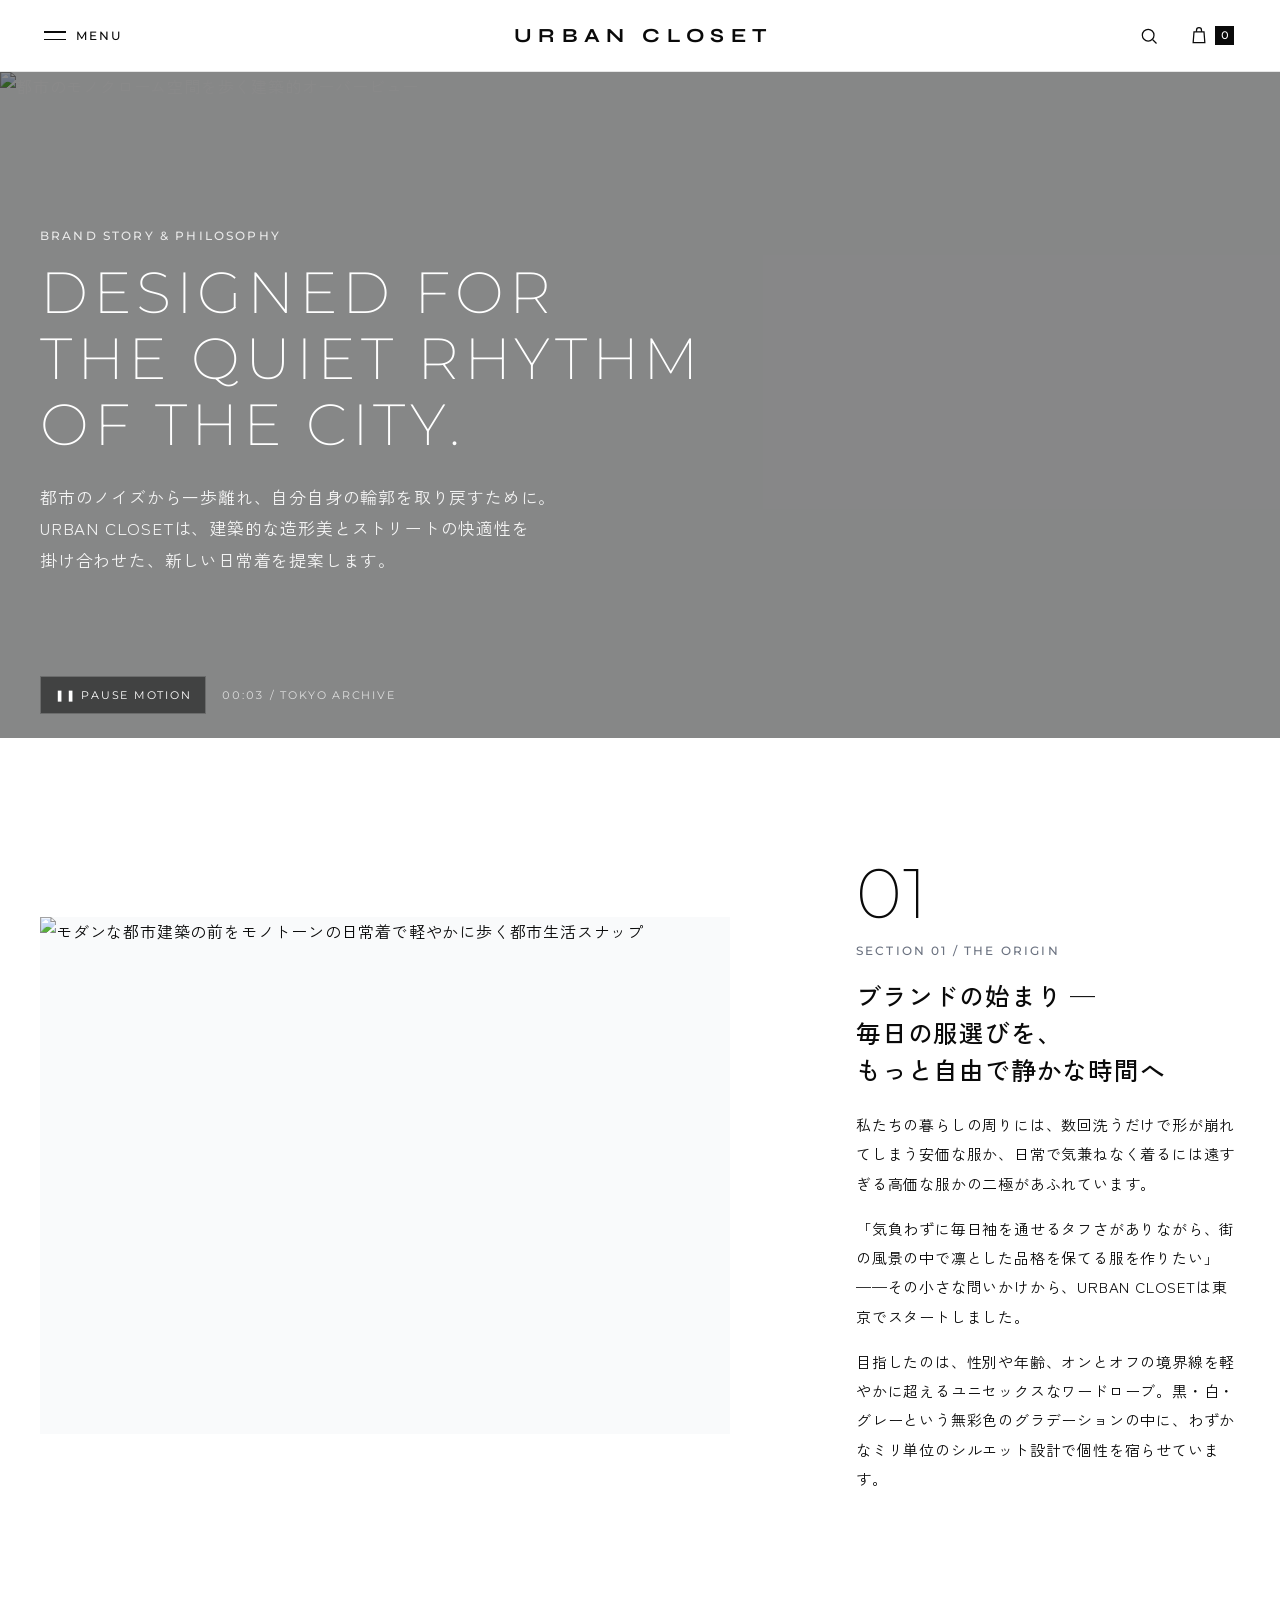
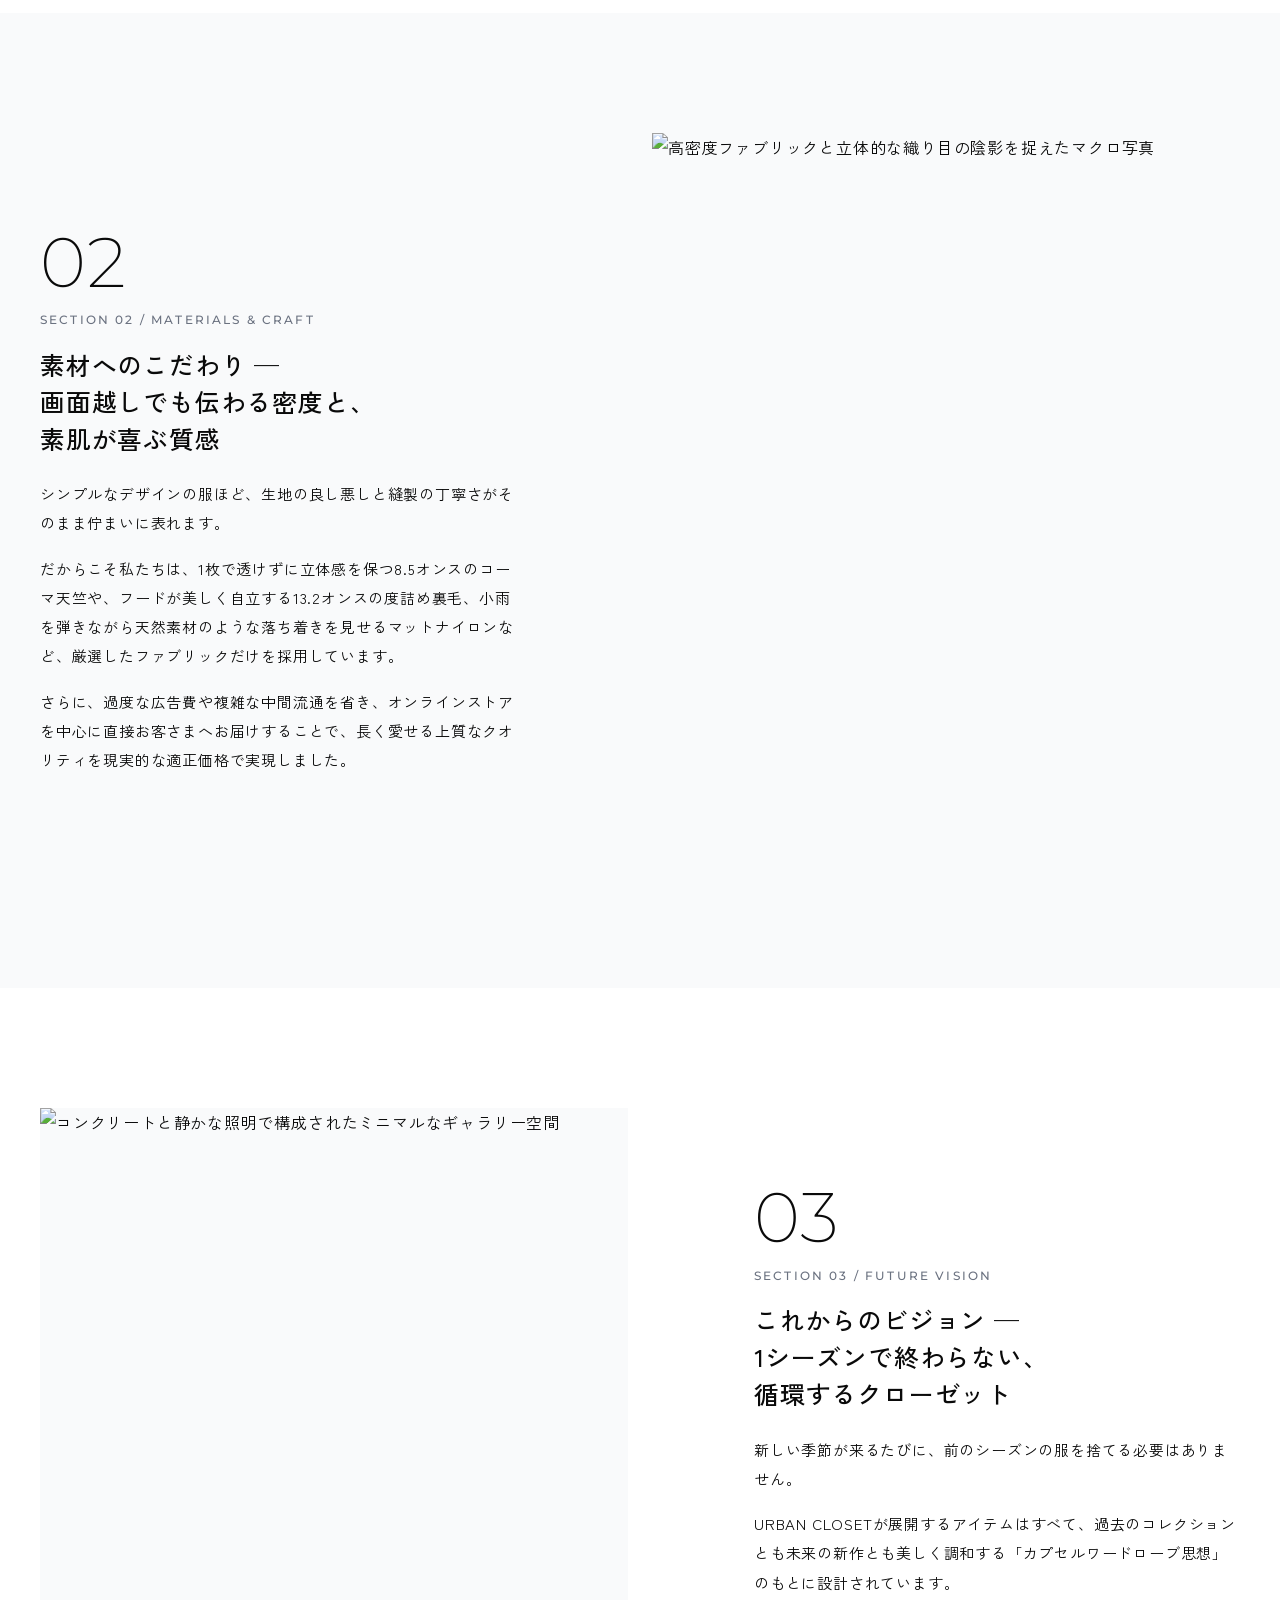
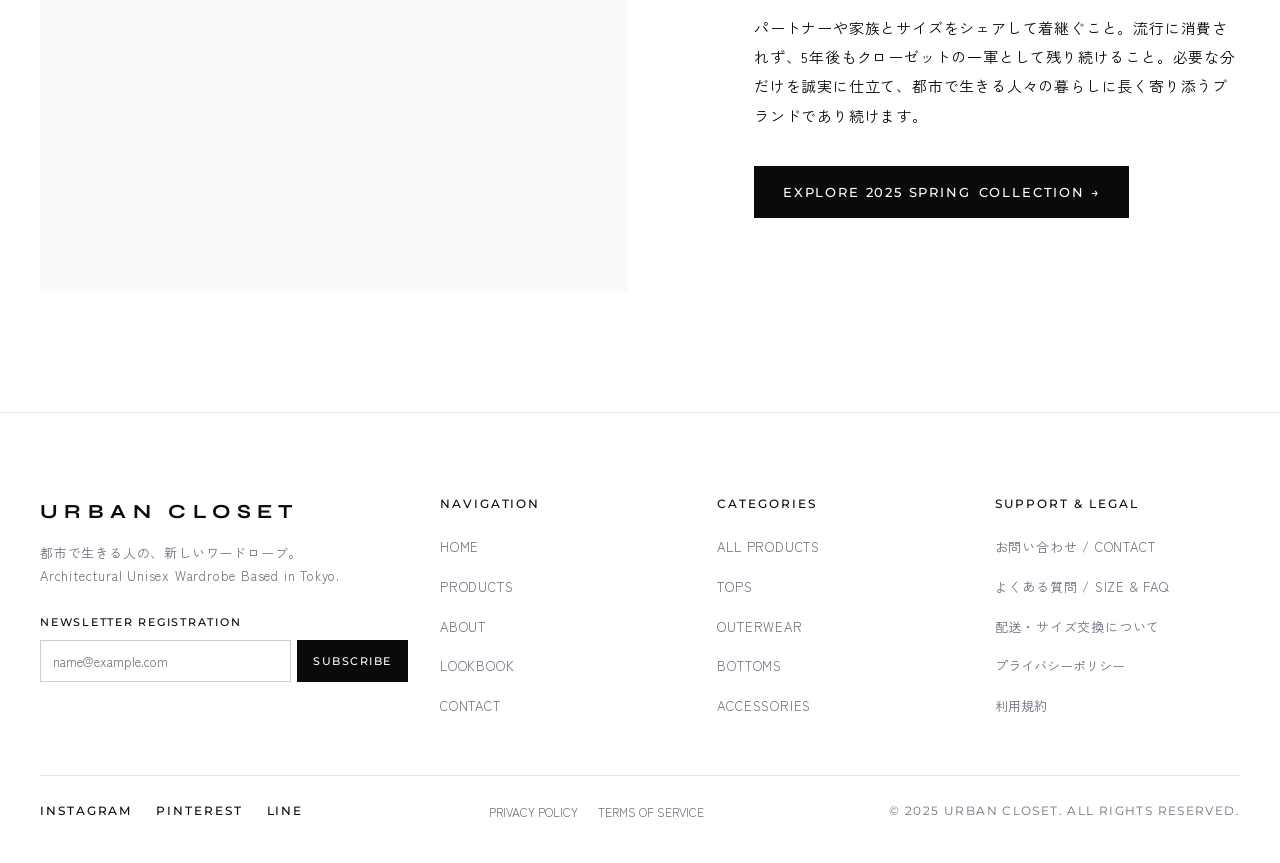
==== about.html @ fb84b293 "feat: Initial release of URBAN CLOSET official EC website" ====
﻿<!DOCTYPE html>
<html lang="ja">
<head>
  <meta charset="UTF-8">
  <meta name="viewport" content="width=device-width, initial-scale=1.0">
  <!-- ★ABOUTページのタイトル・説明文を変更したい場合はここを編集してください -->
  <title>ABOUT（ブランドストーリー） | URBAN CLOSET（アーバンクローゼット）</title>
  <meta name="description" content="URBAN CLOSETの哲学・ブランドの始まり・素材へのこだわり・これからのビジョンをご紹介します。">
  <link rel="icon" type="image/svg+xml" href="data:image/svg+xml,%3Csvg xmlns='http://www.w3.org/2000/svg' viewBox='0 0 64 64'%3E%3Crect width='64' height='64' fill='%230A0A0A'/%3E%3Ctext x='32' y='41' text-anchor='middle' font-family='Helvetica Neue,Arial,sans-serif' font-size='24' font-weight='400' letter-spacing='2' fill='%23FFFFFF'%3EUC%3C/text%3E%3C/svg%3E">
  <link rel="preconnect" href="https://fonts.googleapis.com">
  <link rel="preconnect" href="https://fonts.gstatic.com" crossorigin>
  <link href="https://fonts.googleapis.com/css2?family=Montserrat:wght@300;400;500;600;700&family=Syne:wght@400;500;600;700&family=Zen+Kaku+Gothic+New:wght@300;400;500;700&family=Inter:wght@300;400;500&display=swap" rel="stylesheet">
  <link rel="stylesheet" href="css/style.css">
</head>
<body>

  <!-- ========================================================================
       共通グローバルヘッダー（全6ページ完全統一）
       ======================================================================== -->
  <header class="site-header">
    <div class="site-header__inner">
      <button type="button" class="header-menu-btn" id="menuOpenBtn" aria-label="メニューを開く" aria-expanded="false" aria-controls="fullscreenMenu">
        <span class="header-menu-btn__bars" aria-hidden="true">
          <span></span>
          <span></span>
        </span>
        <span class="header-menu-btn__label">MENU</span>
      </button>

      <a href="index.html" class="header-logo">URBAN CLOSET</a>

      <div class="header-actions">
        <button type="button" class="header-icon-btn" id="searchToggleBtn" aria-label="商品を検索する">
          <svg viewBox="0 0 24 24" aria-hidden="true">
            <circle cx="11" cy="11" r="7"></circle>
            <line x1="16.5" y1="16.5" x2="21" y2="21"></line>
          </svg>
        </button>
        <button type="button" class="header-icon-btn" id="cartOpenBtn" aria-label="ショッピングカートを開く">
          <svg viewBox="0 0 24 24" aria-hidden="true">
            <path d="M6 7h12l1 13H5L6 7z"></path>
            <path d="M9 7V5a3 3 0 0 1 6 0v2"></path>
          </svg>
          <span class="cart-badge js-cart-count">0</span>
        </button>
      </div>
    </div>
  </header>

  <!-- リアルタイム商品検索パネル -->
  <div class="search-panel" id="searchPanel" aria-hidden="true">
    <div class="search-panel__inner">
      <form class="search-form" id="headerSearchForm" role="search">
        <label for="headerSearchInput" class="sr-only">キーワードで商品を検索</label>
        <input type="search" id="headerSearchInput" class="search-form__input" placeholder="商品名・カテゴリー・素材で検索（例：コート、リネン、パンツ）" autocomplete="off">
        <button type="submit" class="search-form__submit">SEARCH</button>
        <button type="button" class="search-form__close" id="searchCloseBtn" aria-label="検索パネルを閉じる">×</button>
      </form>
      <div class="search-results" id="searchResultsContainer"></div>
    </div>
  </div>

  <!-- フルスクリーン黒背景ナビゲーションメニュー（HOME / PRODUCTS / ABOUT / LOOKBOOK / CONTACT） -->
  <nav class="fullscreen-menu" id="fullscreenMenu" aria-hidden="true" aria-label="メインナビゲーション">
    <div class="fullscreen-menu__top">
      <button type="button" class="fullscreen-menu__close" id="menuCloseBtn" aria-label="メニューを閉じる">CLOSE ×</button>
      <a href="index.html" class="fullscreen-menu__logo">URBAN CLOSET</a>
      <span></span>
    </div>
    <div class="fullscreen-menu__body">
      <ul class="fullscreen-menu__list">
        <li class="fullscreen-menu__item">
          <a href="index.html" class="fullscreen-menu__link">
            <span class="fullscreen-menu__num">01</span>
            <span class="fullscreen-menu__en">HOME</span>
            <span class="fullscreen-menu__ja">トップ</span>
          </a>
        </li>
        <li class="fullscreen-menu__item">
          <a href="products.html" class="fullscreen-menu__link">
            <span class="fullscreen-menu__num">02</span>
            <span class="fullscreen-menu__en">PRODUCTS</span>
            <span class="fullscreen-menu__ja">商品一覧</span>
          </a>
        </li>
        <li class="fullscreen-menu__item">
          <a href="about.html" class="fullscreen-menu__link">
            <span class="fullscreen-menu__num">03</span>
            <span class="fullscreen-menu__en">ABOUT</span>
            <span class="fullscreen-menu__ja">ブランドストーリー</span>
          </a>
        </li>
        <li class="fullscreen-menu__item">
          <a href="lookbook.html" class="fullscreen-menu__link">
            <span class="fullscreen-menu__num">04</span>
            <span class="fullscreen-menu__en">LOOKBOOK</span>
            <span class="fullscreen-menu__ja">2025 SPRING ルックブック</span>
          </a>
        </li>
        <li class="fullscreen-menu__item">
          <a href="contact.html" class="fullscreen-menu__link">
            <span class="fullscreen-menu__num">05</span>
            <span class="fullscreen-menu__en">CONTACT</span>
            <span class="fullscreen-menu__ja">お問い合わせ・FAQ</span>
          </a>
        </li>
      </ul>
    </div>
    <div class="fullscreen-menu__bottom">
      <div class="fullscreen-menu__sublinks">
        <a href="products.html?category=TOPS">TOPS</a>
        <a href="products.html?category=OUTERWEAR">OUTERWEAR</a>
        <a href="products.html?category=BOTTOMS">BOTTOMS</a>
        <a href="products.html?category=ACCESSORIES">ACCESSORIES</a>
      </div>
      <div class="fullscreen-menu__sublinks">
        <a href="https://www.instagram.com/" target="_blank" rel="noopener noreferrer">INSTAGRAM</a>
        <a href="https://www.pinterest.jp/" target="_blank" rel="noopener noreferrer">PINTEREST</a>
        <a href="https://line.me/" target="_blank" rel="noopener noreferrer">LINE</a>
      </div>
    </div>
  </nav>

  <!-- 右スライド式ミニカート -->
  <div class="drawer-backdrop" id="drawerBackdrop"></div>
  <aside class="cart-drawer" id="cartDrawer" aria-hidden="true" aria-label="ショッピングカート">
    <div class="cart-drawer__header">
      <h2 class="cart-drawer__title">SHOPPING CART (<span id="cartDrawerCount">0</span>)</h2>
      <button type="button" class="cart-drawer__close" id="cartCloseBtn" aria-label="カートを閉じる">×</button>
    </div>
    <div class="cart-shipping-bar">
      <p class="cart-shipping-bar__text" id="cartShippingText">¥15,000（税込）以上のお買い上げで国内送料無料</p>
      <div class="cart-shipping-bar__track">
        <div class="cart-shipping-bar__fill" id="cartShippingFill"></div>
      </div>
    </div>
    <div class="cart-drawer__body" id="cartDrawerBody"></div>
    <div class="cart-drawer__footer" id="cartDrawerFooter">
      <div class="cart-subtotal">
        <span class="cart-subtotal__label">SUBTOTAL（税込）</span>
        <span class="cart-subtotal__amount" id="cartSubtotalAmount">¥0</span>
      </div>
      <p class="cart-shipping-note">※送料は¥15,000以上のご注文で無料（通常全国一律 ¥660）</p>
      <div class="cart-drawer__buttons">
        <button type="button" class="btn-primary" id="cartCheckoutBtn"><span class="ib">PROCEED TO CHECKOUT /</span> <span class="ib">ご購入手続きへ</span></button>
        <button type="button" class="btn-outline" id="cartContinueBtn"><span class="ib">CONTINUE SHOPPING /</span> <span class="ib">買い物を続ける</span></button>
      </div>
      <div class="cart-checkout-feedback" id="cartCheckoutFeedback" role="status"></div>
    </div>
  </aside>

  <!-- ========================================================================
       PAGE 04：ABOUT（ブランドムービーエリア ＆ 交互非対称3セクション）
       ======================================================================== -->
  <main>
    <!-- 4-1. ブランドムービー・ヒーローエリア（再生/一時停止演出付き） -->
    <section class="about-movie-hero" id="aboutMovieHero" aria-label="ブランドムービービジュアル">
      <!-- ★ブランドムービー用の背景ビジュアルを変更したい場合は src を編集してください -->
      <img
        src="https://images.unsplash.com/photo-1548783300-70b41bc84f56?auto=format&fit=crop&w=1600&q=85"
        alt="都市のモノクローム空間を歩く建築的オーバービュー"
        class="about-movie-hero__bg"
      >
      <div class="about-movie-hero__veil" aria-hidden="true"></div>

      <div class="about-movie-hero__content">
        <span class="eyebrow" style="color: rgba(255,255,255,0.82);">BRAND STORY &amp; PHILOSOPHY</span>
        <h1 class="about-movie-hero__title en-display">DESIGNED FOR THE QUIET RHYTHM OF THE CITY.</h1>
        <p class="about-movie-hero__lead lead-copy">
          <span class="ib">都市のノイズから一歩離れ、</span><span class="ib">自分自身の輪郭を取り戻すために。</span><br>
          <span class="ib">URBAN CLOSETは、</span><span class="ib">建築的な造形美とストリートの快適性を</span><span class="ib">掛け合わせた、新しい日常着を提案します。</span>
        </p>
      </div>

      <!-- シネマティックモーション再生/一時停止トグル＆タイムコード -->
      <div class="about-movie-controls">
        <button type="button" class="movie-toggle-btn" id="movieToggleBtn" aria-pressed="false">❚❚ PAUSE MOTION</button>
        <span class="movie-timecode" id="movieTimecode">00:01 / TOKYO ARCHIVE</span>
      </div>
    </section>

    <!-- ★SECTION 01：ブランドの始まり（左写真 ： 右テキスト 非対称配置） -->
    <section class="story-section" aria-labelledby="storyHeading01">
      <div class="container">
        <div class="story-grid story-grid--01">
          <div class="story-media reveal">
            <img
              src="https://images.unsplash.com/photo-1626688226927-33257a21236f?auto=format&fit=crop&w=1200&q=85"
              alt="モダンな都市建築の前をモノトーンの日常着で軽やかに歩く都市生活スナップ"
              decoding="async"
            >
          </div>
          <div class="story-text reveal">
            <div class="story-num">01</div>
            <div class="story-en-label">SECTION 01 / THE ORIGIN</div>
            <h2 id="storyHeading01" class="story-heading ja-heading">
              <span class="ib">ブランドの始まり —</span><br>
              <span class="ib">毎日の服選びを、</span><span class="ib">もっと自由で静かな時間へ</span>
            </h2>
            <div class="story-body">
              <p>私たちの暮らしの周りには、数回洗うだけで形が崩れてしまう安価な服か、日常で気兼ねなく着るには遠すぎる高価な服かの二極があふれています。</p>
              <p>「気負わずに毎日袖を通せるタフさがありながら、街の風景の中で凛とした品格を保てる服を作りたい」——その小さな問いかけから、URBAN CLOSETは東京でスタートしました。</p>
              <p>目指したのは、性別や年齢、オンとオフの境界線を軽やかに超えるユニセックスなワードローブ。黒・白・グレーという無彩色のグラデーションの中に、わずかなミリ単位のシルエット設計で個性を宿らせています。</p>
            </div>
          </div>
        </div>
      </div>
    </section>

    <!-- ★SECTION 02：素材へのこだわり（左テキスト ： 右写真 非対称配置） -->
    <section class="story-section story-section--alt" aria-labelledby="storyHeading02">
      <div class="container">
        <div class="story-grid story-grid--02">
          <div class="story-text reveal">
            <div class="story-num">02</div>
            <div class="story-en-label">SECTION 02 / MATERIALS &amp; CRAFT</div>
            <h2 id="storyHeading02" class="story-heading ja-heading">
              <span class="ib">素材へのこだわり —</span><br>
              <span class="ib">画面越しでも伝わる密度と、</span><span class="ib">素肌が喜ぶ質感</span>
            </h2>
            <div class="story-body">
              <p>シンプルなデザインの服ほど、生地の良し悪しと縫製の丁寧さがそのまま佇まいに表れます。</p>
              <p>だからこそ私たちは、1枚で透けずに立体感を保つ8.5オンスのコーマ天竺や、フードが美しく自立する13.2オンスの度詰め裏毛、小雨を弾きながら天然素材のような落ち着きを見せるマットナイロンなど、厳選したファブリックだけを採用しています。</p>
              <p>さらに、過度な広告費や複雑な中間流通を省き、オンラインストアを中心に直接お客さまへお届けすることで、長く愛せる上質なクオリティを現実的な適正価格で実現しました。</p>
            </div>
          </div>
          <div class="story-media reveal">
            <img
              src="https://images.unsplash.com/photo-1603906650843-b58e94d9df4d?auto=format&fit=crop&w=1200&q=85"
              alt="高密度ファブリックと立体的な織り目の陰影を捉えたマクロ写真"
              decoding="async"
            >
          </div>
        </div>
      </div>
    </section>

    <!-- ★SECTION 03：これからのビジョン（左写真 ： 右テキスト 非対称配置） -->
    <section class="story-section" aria-labelledby="storyHeading03">
      <div class="container">
        <div class="story-grid story-grid--03">
          <div class="story-media reveal">
            <img
              src="https://images.unsplash.com/photo-1753029226995-74b05a344bb1?auto=format&fit=crop&w=1200&q=85"
              alt="コンクリートと静かな照明で構成されたミニマルなギャラリー空間"
              decoding="async"
            >
          </div>
          <div class="story-text reveal">
            <div class="story-num">03</div>
            <div class="story-en-label">SECTION 03 / FUTURE VISION</div>
            <h2 id="storyHeading03" class="story-heading ja-heading">
              <span class="ib">これからのビジョン —</span><br>
              <span class="ib">1シーズンで終わらない、</span><span class="ib">循環するクローゼット</span>
            </h2>
            <div class="story-body">
              <p>新しい季節が来るたびに、前のシーズンの服を捨てる必要はありません。</p>
              <p>URBAN CLOSETが展開するアイテムはすべて、過去のコレクションとも未来の新作とも美しく調和する「カプセルワードローブ思想」のもとに設計されています。</p>
              <p>パートナーや家族とサイズをシェアして着継ぐこと。流行に消費されず、5年後もクローゼットの一軍として残り続けること。必要な分だけを誠実に仕立て、都市で生きる人々の暮らしに長く寄り添うブランドであり続けます。</p>
            </div>
            <div style="margin-top: 36px;">
              <a href="products.html" class="btn-primary" style="text-align: center; padding: 12px 28px;"><span class="ib">EXPLORE 2025 SPRING</span> <span class="ib">COLLECTION →</span></a>
            </div>
          </div>
        </div>
      </div>
    </section>
  </main>

  <!-- ========================================================================
       全ページ共通フッター（必須8要素完全網羅）
       ======================================================================== -->
  <footer class="site-footer">
    <div class="container">
      <div class="site-footer__grid">
        <div class="footer-brand">
          <a href="index.html" class="footer-brand__logo">URBAN CLOSET</a>
          <p class="footer-brand__tagline">
            都市で生きる人の、新しいワードローブ。<br>
            Architectural Unisex Wardrobe Based in Tokyo.
          </p>
          <div class="footer-newsletter">
            <span class="footer-newsletter__label">NEWSLETTER REGISTRATION</span>
            <form class="footer-newsletter__form js-newsletter-form" novalidate>
              <label for="footerNewsletterEmail" class="sr-only">フッターニュースレター登録用メールアドレス</label>
              <input type="email" id="footerNewsletterEmail" class="footer-newsletter__input" placeholder="name@example.com" required>
              <button type="submit" class="footer-newsletter__btn">SUBSCRIBE</button>
            </form>
            <div class="footer-newsletter__msg js-newsletter-feedback" role="status" aria-live="polite"></div>
          </div>
        </div>

        <div class="footer-col">
          <h3 class="footer-col__heading">NAVIGATION</h3>
          <ul class="footer-col__list">
            <li><a href="index.html">HOME</a></li>
            <li><a href="products.html">PRODUCTS</a></li>
            <li><a href="about.html">ABOUT</a></li>
            <li><a href="lookbook.html">LOOKBOOK</a></li>
            <li><a href="contact.html">CONTACT</a></li>
          </ul>
        </div>

        <div class="footer-col">
          <h3 class="footer-col__heading">CATEGORIES</h3>
          <ul class="footer-col__list">
            <li><a href="products.html">ALL PRODUCTS</a></li>
            <li><a href="products.html?category=TOPS">TOPS</a></li>
            <li><a href="products.html?category=OUTERWEAR">OUTERWEAR</a></li>
            <li><a href="products.html?category=BOTTOMS">BOTTOMS</a></li>
            <li><a href="products.html?category=ACCESSORIES">ACCESSORIES</a></li>
          </ul>
        </div>

        <div class="footer-col">
          <h3 class="footer-col__heading">SUPPORT &amp; LEGAL</h3>
          <ul class="footer-col__list">
            <li><a href="contact.html">お問い合わせ / CONTACT</a></li>
            <li><a href="contact.html#faq">よくある質問 / SIZE &amp; FAQ</a></li>
            <li><a href="contact.html#faq-shipping">配送・サイズ交換について</a></li>
            <li><button type="button" data-legal-modal="privacy">プライバシーポリシー</button></li>
            <li><button type="button" data-legal-modal="terms">利用規約</button></li>
          </ul>
        </div>
      </div>

      <div class="site-footer__bottom">
        <div class="footer-sns">
          <a href="https://www.instagram.com/" target="_blank" rel="noopener noreferrer">INSTAGRAM</a>
          <a href="https://www.pinterest.jp/" target="_blank" rel="noopener noreferrer">PINTEREST</a>
          <a href="https://line.me/" target="_blank" rel="noopener noreferrer">LINE</a>
        </div>
        <div class="footer-legal-inline">
          <button type="button" data-legal-modal="privacy">PRIVACY POLICY</button>
          <button type="button" data-legal-modal="terms">TERMS OF SERVICE</button>
        </div>
        <p class="footer-copyright">&copy; 2025 URBAN CLOSET. ALL RIGHTS RESERVED.</p>
      </div>
    </div>
  </footer>

  <!-- 利用規約・プライバシーポリシー共通モーダル -->
  <div class="legal-modal" id="legalModal" aria-hidden="true" role="dialog" aria-modal="true" aria-labelledby="legalModalTitle">
    <div class="legal-modal__dialog">
      <div class="legal-modal__header">
        <h2 class="legal-modal__title" id="legalModalTitle">PRIVACY POLICY</h2>
        <button type="button" class="legal-modal__close" id="legalModalCloseBtn" aria-label="モーダルを閉じる">×</button>
      </div>
      <div class="legal-modal__body" id="legalModalBody"></div>
    </div>
  </div>

  <script src="js/products-data.js"></script>
  <script src="js/app.js"></script>
</body>
</html>
---- css/style.css ----
@charset "UTF-8";
/**
 * ============================================================================
 * URBAN CLOSET（アーバンクローゼット）公式オンラインストア 共通スタイルシート
 * ファイル名: css/style.css
 * ----------------------------------------------------------------------------
 * 【初心者向けガイド：色や文字サイズを変えたいとき】
 * ・すぐ下の「:root」ブロックにあるカラーコード（#FFFFFF など）を書き換えると、
 *   全6ページの色味をまとめて一括変更できます。
 * ・角丸（border-radius）はすべて 0px、影（box-shadow）やグラデーションは使わず、
 *   1pxの繊細な線と余白だけで海外ハイブランドのような洗練された空間を表現しています。
 * ============================================================================
 */

:root {
  /* ★厳守モノトーン4色パレット（ここを変えるとサイト全体の色が変わります） */
  --color-white: #FFFFFF;
  --color-black: #0A0A0A;
  --color-gray: #6B7280;
  --color-light-gray: #F9FAFB;

  /* ★1pxの繊細な境界線＆背景オーバーレイ（4色からの透過派生） */
  --border-subtle: 1px solid rgba(10, 10, 10, 0.10);
  --border-default: 1px solid rgba(10, 10, 10, 0.20);
  --border-strong: 1px solid #0A0A0A;
  --border-inverse: 1px solid rgba(255, 255, 255, 0.22);
  --overlay-hero: rgba(10, 10, 10, 0.38);
  --overlay-backdrop: rgba(10, 10, 10, 0.48);
  --overlay-lightbox: rgba(10, 10, 10, 0.96);

  /* ★フォーム入力エラー時の強調色（エラー表示にのみ使用） */
  --color-error: #B91C1C;

  /* ★フォント設定（英字ディスプレイ：モード感溢れる Syne ＋ 幾何学美 Montserrat ＋ 都会的直線美 Zen Kaku Gothic New） */
  --font-en: 'Montserrat', 'Helvetica Neue', 'Inter', Arial, sans-serif;
  --font-display: 'Syne', 'Montserrat', 'Helvetica Neue', sans-serif;
  --font-ja: 'Zen Kaku Gothic New', 'Noto Sans JP', 'Helvetica Neue', Arial, sans-serif;

  /* ★Slow UX（静かで品のあるアニメーション速度） */
  --ease-editorial: cubic-bezier(0.16, 1, 0.3, 1);
  --transition-fast: 0.25s ease;
  --transition-smooth: 0.5s cubic-bezier(0.16, 1, 0.3, 1);
  --transition-image: 0.6s cubic-bezier(0.22, 1, 0.36, 1);

  /* ★レイアウト基準幅・ヘッダー高さ */
  --container-max: 1360px;
  --container-narrow: 760px;
  --header-height: 72px;
}

@media (max-width: 767px) {
  :root {
    --header-height: 60px;
  }
}

/* ==========================================================================
 * 1. リセット＆ベース組版（不自然な改行を防ぐ日本語タイポグラフィ設計）
 * ========================================================================== */
*,
*::before,
*::after {
  box-sizing: border-box;
  margin: 0;
  padding: 0;
  border-radius: 0; /* ★全パーツ直角（0px）を徹底 */
}

html {
  font-size: 16px;
  scroll-behavior: smooth;
  scroll-padding-top: calc(var(--header-height) + 24px);
}

body {
  background-color: var(--color-white);
  color: var(--color-black);
  font-family: var(--font-ja);
  font-weight: 400;
  line-height: 1.85;
  letter-spacing: 0.05em;
  line-break: strict;       /* 句読点が行頭に来るのを防止 */
  overflow-wrap: anywhere;  /* 長い英単語やURLのはみ出し防止 */
  -webkit-font-smoothing: antialiased;
  -moz-osx-font-smoothing: grayscale;
  overflow-x: clip;
}

/* メニューやモーダル展開時の背景スクロール固定 */
body.is-locked {
  overflow: hidden;
}

img {
  display: block;
  max-width: 100%;
  height: auto;
  background-color: var(--color-light-gray);
}

a {
  color: inherit;
  text-decoration: none;
  transition: opacity var(--transition-fast), color var(--transition-fast);
}

button,
input,
select,
textarea {
  font-family: inherit;
  font-size: inherit;
  color: inherit;
  background: none;
  border: none;
  border-radius: 0;
  outline: none;
}

button {
  cursor: pointer;
}

ul,
ol {
  list-style: none;
}

/* キーボード操作時のフォーカス枠（アクセシビリティ確保） */
:focus-visible {
  outline: 1px solid var(--color-black);
  outline-offset: 3px;
}

/* ★不自然な改行（単語の途中切れ・1〜2文字落ち）を防ぐ専用クラス */
.ja-heading,
.hero-subcopy,
.section-subcopy,
.lead-copy {
  word-break: keep-all;
  overflow-wrap: anywhere;
  text-wrap: pretty;
}

.en-display {
  font-family: var(--font-display);
  font-weight: 600;
  letter-spacing: 0.16em;
  line-height: 1.15;
  text-wrap: balance;
  text-transform: uppercase;
}

/* ★意味のまとまりごとに自然な位置で改行させるインラインブロック補助クラス */
.ib {
  display: inline-block;
}

/* スクリーンリーダー専用テキスト */
.sr-only {
  position: absolute;
  width: 1px;
  height: 1px;
  padding: 0;
  margin: -1px;
  overflow: hidden;
  clip: rect(0, 0, 0, 0);
  white-space: nowrap;
  border: 0;
}

/* 共通コンテナ */
.container {
  width: 100%;
  max-width: var(--container-max);
  margin: 0 auto;
  padding: 0 40px;
}

.container--narrow {
  max-width: var(--container-narrow);
}

@media (max-width: 1023px) {
  .container {
    padding: 0 24px;
  }
}

@media (max-width: 639px) {
  .container {
    padding: 0 16px;
  }
}

/* スクロール時の上品なフェードイン演出（Slow UX） */
.reveal {
  opacity: 0;
  transform: translateY(18px);
  transition: opacity 0.75s var(--ease-editorial), transform 0.75s var(--ease-editorial);
}

.reveal.is-visible {
  opacity: 1;
  transform: translateY(0);
}

@media (prefers-reduced-motion: reduce) {
  .reveal {
    opacity: 1;
    transform: none;
    transition: none;
  }
}

/* ==========================================================================
 * 2. 共通タイポグラフィ＆ボタンコンポーネント
 * ========================================================================== */
.eyebrow {
  display: block;
  font-family: var(--font-en);
  font-size: 0.75rem;
  font-weight: 500;
  letter-spacing: 0.18em;
  text-transform: uppercase;
  color: var(--color-gray);
  margin-bottom: 12px;
}

.section-title-en {
  font-family: var(--font-display);
  font-size: clamp(1.4rem, 2.6vw, 2.1rem);
  font-weight: 600;
  letter-spacing: 0.18em;
  text-transform: uppercase;
  line-height: 1.2;
  color: var(--color-black);
}

.section-subcopy {
  font-size: 0.9375rem;
  font-weight: 400;
  color: var(--color-gray);
  margin-top: 8px;
  letter-spacing: 0.04em;
}

/* プライマリCTAボタン（圧倒的なコントラストの漆黒ボタン） */
.btn-primary {
  display: inline-flex;
  align-items: center;
  justify-content: center;
  flex-wrap: wrap;
  text-align: center;
  gap: 8px;
  min-height: 52px;
  padding: 0 36px;
  background-color: var(--color-black);
  color: var(--color-white);
  border: 1px solid var(--color-black);
  font-family: var(--font-en);
  font-size: 0.8125rem;
  font-weight: 500;
  letter-spacing: 0.14em;
  text-transform: uppercase;
  transition: background-color var(--transition-fast), color var(--transition-fast);
}

.btn-primary:hover {
  background-color: var(--color-white);
  color: var(--color-black);
}

/* 白反転プライマリCTA（黒ベール上のメインボタン用） */
.btn-primary--light {
  background-color: var(--color-white);
  color: var(--color-black);
  border: 1px solid var(--color-white);
}

.btn-primary--light:hover {
  background-color: transparent;
  color: var(--color-white);
}

/* セカンダリ1px枠線ボタン */
.btn-outline {
  display: inline-flex;
  align-items: center;
  justify-content: center;
  gap: 10px;
  min-height: 48px;
  padding: 0 32px;
  background-color: var(--color-white);
  color: var(--color-black);
  border: var(--border-strong);
  font-family: var(--font-en);
  font-size: 0.78125rem;
  font-weight: 500;
  letter-spacing: 0.14em;
  text-transform: uppercase;
  transition: background-color var(--transition-fast), color var(--transition-fast);
}

.btn-outline:hover {
  background-color: var(--color-black);
  color: var(--color-white);
}

/* アンダーライン付きエディトリアルリンク */
.link-arrow {
  display: inline-flex;
  align-items: center;
  gap: 8px;
  font-family: var(--font-en);
  font-size: 0.78125rem;
  font-weight: 500;
  letter-spacing: 0.14em;
  text-transform: uppercase;
  padding-bottom: 4px;
  border-bottom: 1px solid currentColor;
  transition: opacity var(--transition-fast), gap var(--transition-fast);
}

.link-arrow:hover {
  opacity: 0.68;
  gap: 12px;
}

/* ==========================================================================
 * 3. 共通グローバルヘッダー（1fr auto 1fr による完全中央ロゴ配置）
 * ========================================================================== */
.site-header {
  position: sticky;
  top: 0;
  z-index: 100;
  height: var(--header-height);
  background-color: rgba(255, 255, 255, 0.95);
  backdrop-filter: blur(8px);
  -webkit-backdrop-filter: blur(8px);
  border-bottom: var(--border-subtle);
  transition: background-color var(--transition-fast);
}

.site-header__inner {
  display: grid;
  grid-template-columns: 1fr auto 1fr; /* ★左右の幅に引っ張られずロゴを正確に画面中央へ配置 */
  align-items: center;
  height: 100%;
  max-width: var(--container-max);
  margin: 0 auto;
  padding: 0 40px;
}

@media (max-width: 1023px) {
  .site-header__inner {
    padding: 0 20px;
  }
}

@media (max-width: 639px) {
  .site-header__inner {
    padding: 0 12px;
  }
}

/* 左：ハンバーガーメニューボタン */
.header-menu-btn {
  justify-self: start;
  display: inline-flex;
  align-items: center;
  gap: 10px;
  min-width: 44px;
  min-height: 44px;
  padding: 0 4px;
  color: var(--color-black);
}

.header-menu-btn__bars {
  display: flex;
  flex-direction: column;
  justify-content: center;
  gap: 6px;
  width: 22px;
  height: 16px;
}

.header-menu-btn__bars span {
  display: block;
  width: 100%;
  height: 1.5px;
  background-color: var(--color-black);
  transition: transform var(--transition-fast);
}

.header-menu-btn:hover .header-menu-btn__bars span:first-child {
  transform: translateX(3px);
}

.header-menu-btn:hover .header-menu-btn__bars span:last-child {
  transform: translateX(-3px);
}

.header-menu-btn__label {
  font-family: var(--font-en);
  font-size: 0.75rem;
  font-weight: 500;
  letter-spacing: 0.16em;
}

@media (max-width: 767px) {
  .header-menu-btn__label {
    display: none;
  }
}

/* 中央：ブランドロゴ（URBAN CLOSET） */
.header-logo {
  justify-self: center;
  font-family: var(--font-display);
  font-size: 1.25rem;
  font-weight: 700;
  letter-spacing: 0.32em;
  text-indent: 0.32em; /* 末尾文字のletter-spacing分を補正し光学的にも完全中央配置 */
  text-transform: uppercase;
  color: var(--color-black);
  white-space: nowrap;
  padding: 8px 4px;
}

@media (max-width: 639px) {
  .header-logo {
    font-size: 1.05rem;
    letter-spacing: 0.24em;
    text-indent: 0.24em;
  }
}

/* 右：検索アイコン＋点数バッジ付きカートアイコン */
.header-actions {
  justify-self: end;
  display: flex;
  align-items: center;
  gap: 12px;
}

@media (max-width: 639px) {
  .header-actions {
    gap: 4px;
  }
}

.header-icon-btn {
  position: relative;
  display: inline-flex;
  align-items: center;
  justify-content: center;
  gap: 6px;
  min-width: 44px;
  min-height: 44px;
  padding: 0 6px;
  color: var(--color-black);
  transition: opacity var(--transition-fast);
}

.header-icon-btn:hover {
  opacity: 0.65;
}

.header-icon-btn svg {
  width: 20px;
  height: 20px;
  stroke: currentColor;
  stroke-width: 1.5;
  fill: none;
}

/* カート内点数バッジ */
.cart-badge {
  display: inline-flex;
  align-items: center;
  justify-content: center;
  min-width: 19px;
  height: 19px;
  padding: 0 5px;
  background-color: var(--color-black);
  color: var(--color-white);
  font-family: var(--font-en);
  font-size: 0.6875rem;
  font-weight: 500;
  line-height: 1;
  font-variant-numeric: tabular-nums;
}

/* ==========================================================================
 * 4. リアルタイム検索パネル（ヘッダー直下に展開）
 * ========================================================================== */
.search-panel {
  position: fixed;
  top: var(--header-height);
  left: 0;
  right: 0;
  z-index: 98;
  background-color: var(--color-white);
  border-bottom: var(--border-strong);
  transform: translateY(-16px);
  opacity: 0;
  visibility: hidden;
  pointer-events: none;
  transition: opacity 0.3s ease, transform 0.35s var(--ease-editorial), visibility 0.35s;
}

.search-panel.is-open {
  transform: translateY(0);
  opacity: 1;
  visibility: visible;
  pointer-events: auto;
}

.search-panel__inner {
  max-width: var(--container-max);
  margin: 0 auto;
  padding: 24px 40px 28px;
}

@media (max-width: 767px) {
  .search-panel__inner {
    padding: 16px;
  }
}

.search-form {
  display: flex;
  align-items: center;
  gap: 12px;
  border-bottom: var(--border-strong);
  padding-bottom: 10px;
}

.search-form__input {
  flex: 1;
  height: 44px;
  font-size: 1rem;
  color: var(--color-black);
}

.search-form__input::placeholder {
  color: var(--color-gray);
  font-size: 0.9375rem;
}

.search-form__submit {
  font-family: var(--font-en);
  font-size: 0.75rem;
  font-weight: 500;
  letter-spacing: 0.14em;
  padding: 10px 18px;
  background-color: var(--color-black);
  color: var(--color-white);
}

.search-form__close {
  min-width: 44px;
  min-height: 44px;
  display: inline-flex;
  align-items: center;
  justify-content: center;
  color: var(--color-gray);
  font-size: 1.25rem;
}

.search-results {
  margin-top: 20px;
  max-height: 55vh;
  overflow-y: auto;
}

.search-results__grid {
  display: grid;
  grid-template-columns: repeat(4, 1fr);
  gap: 16px;
}

@media (max-width: 767px) {
  .search-results__grid {
    grid-template-columns: repeat(2, 1fr);
    gap: 12px;
  }
}

.search-result-item {
  display: flex;
  align-items: center;
  gap: 12px;
  padding: 8px;
  border: var(--border-subtle);
  background-color: var(--color-white);
  transition: border-color var(--transition-fast);
}

.search-result-item:hover {
  border-color: var(--color-black);
}

.search-result-item__img {
  width: 52px;
  aspect-ratio: 3 / 4;
  object-fit: cover;
  flex-shrink: 0;
}

.search-result-item__meta {
  min-width: 0;
}

.search-result-item__cat {
  font-family: var(--font-en);
  font-size: 0.65rem;
  letter-spacing: 0.12em;
  color: var(--color-gray);
}

.search-result-item__name {
  font-size: 0.8125rem;
  font-weight: 500;
  color: var(--color-black);
  margin-top: 2px;
}

.search-result-item__price {
  font-family: var(--font-en);
  font-size: 0.8125rem;
  font-weight: 500;
  color: var(--color-black);
  margin-top: 2px;
}

.search-results__footer {
  margin-top: 16px;
  display: flex;
  justify-content: space-between;
  align-items: center;
  font-size: 0.8125rem;
  color: var(--color-gray);
}

/* ==========================================================================
 * 5. フルスクリーンメニュー（黒背景 #0A0A0A × 白文字 #FFFFFF）
 *    ★項目順：HOME / PRODUCTS / ABOUT / LOOKBOOK / CONTACT（厳守）
 * ========================================================================== */
.fullscreen-menu {
  position: fixed;
  inset: 0;
  z-index: 200;
  background-color: var(--color-black);
  color: var(--color-white);
  display: flex;
  flex-direction: column;
  justify-content: space-between;
  opacity: 0;
  visibility: hidden;
  pointer-events: none;
  transition: opacity 0.4s ease, visibility 0.4s ease;
  overflow-y: auto;
}

.fullscreen-menu.is-open {
  opacity: 1;
  visibility: visible;
  pointer-events: auto;
}

.fullscreen-menu__top {
  display: grid;
  grid-template-columns: 1fr auto 1fr;
  align-items: center;
  min-height: var(--header-height);
  width: 100%;
  max-width: var(--container-max);
  margin: 0 auto;
  padding: 0 40px;
  border-bottom: var(--border-inverse);
}

@media (max-width: 767px) {
  .fullscreen-menu__top {
    padding: 0 16px;
  }
}

.fullscreen-menu__close {
  justify-self: start;
  display: inline-flex;
  align-items: center;
  gap: 10px;
  min-height: 44px;
  color: var(--color-white);
  font-family: var(--font-en);
  font-size: 0.75rem;
  font-weight: 500;
  letter-spacing: 0.18em;
}

.fullscreen-menu__logo {
  justify-self: center;
  font-family: var(--font-en);
  font-size: 1.05rem;
  font-weight: 500;
  letter-spacing: 0.24em;
  color: var(--color-white);
}

.fullscreen-menu__body {
  width: 100%;
  max-width: var(--container-max);
  margin: 0 auto;
  padding: 48px 40px;
  flex: 1;
  display: flex;
  flex-direction: column;
  justify-content: center;
}

@media (max-width: 767px) {
  .fullscreen-menu__body {
    padding: 32px 24px;
  }
}

.fullscreen-menu__list {
  display: flex;
  flex-direction: column;
  gap: 18px;
}

.fullscreen-menu__item {
  opacity: 0;
  transform: translateY(14px);
  transition: opacity 0.45s var(--ease-editorial), transform 0.45s var(--ease-editorial);
}

.fullscreen-menu.is-open .fullscreen-menu__item {
  opacity: 1;
  transform: translateY(0);
}

.fullscreen-menu.is-open .fullscreen-menu__item:nth-child(1) { transition-delay: 0.05s; }
.fullscreen-menu.is-open .fullscreen-menu__item:nth-child(2) { transition-delay: 0.09s; }
.fullscreen-menu.is-open .fullscreen-menu__item:nth-child(3) { transition-delay: 0.13s; }
.fullscreen-menu.is-open .fullscreen-menu__item:nth-child(4) { transition-delay: 0.17s; }
.fullscreen-menu.is-open .fullscreen-menu__item:nth-child(5) { transition-delay: 0.21s; }

.fullscreen-menu__link {
  display: inline-flex;
  align-items: baseline;
  gap: 20px;
  padding: 6px 0;
  color: var(--color-white);
  transition: transform 0.35s var(--ease-editorial), opacity var(--transition-fast);
}

.fullscreen-menu__link:hover {
  transform: translateX(10px);
}

.fullscreen-menu__num {
  font-family: var(--font-en);
  font-size: 0.75rem;
  font-weight: 300;
  letter-spacing: 0.14em;
  color: var(--color-gray);
}

.fullscreen-menu__en {
  font-family: var(--font-display);
  font-size: clamp(1.85rem, 4.2vw, 3.1rem);
  font-weight: 500;
  letter-spacing: 0.18em;
  line-height: 1.15;
}

.fullscreen-menu__ja {
  font-size: 0.8125rem;
  font-weight: 400;
  color: var(--color-gray);
  letter-spacing: 0.06em;
}

@media (max-width: 639px) {
  .fullscreen-menu__link {
    gap: 14px;
  }
  .fullscreen-menu__ja {
    font-size: 0.75rem;
  }
}

.fullscreen-menu__bottom {
  width: 100%;
  max-width: var(--container-max);
  margin: 0 auto;
  padding: 24px 40px 32px;
  border-top: var(--border-inverse);
  display: flex;
  flex-wrap: wrap;
  justify-content: space-between;
  gap: 20px;
  font-family: var(--font-en);
  font-size: 0.75rem;
  letter-spacing: 0.16em;
  color: var(--color-gray);
}

@media (max-width: 767px) {
  .fullscreen-menu__bottom {
    padding: 20px 24px 28px;
    flex-direction: column;
    gap: 14px;
  }
}

.fullscreen-menu__sublinks {
  display: flex;
  flex-wrap: wrap;
  gap: 20px;
}

.fullscreen-menu__sublinks a {
  color: var(--color-white);
}

.fullscreen-menu__sublinks a:hover {
  color: var(--color-gray);
}

/* ==========================================================================
 * 6. 右スライド式ミニカート（ドロワーUI / PC 420px・SP 100vw）
 * ========================================================================== */
.drawer-backdrop {
  position: fixed;
  inset: 0;
  z-index: 180;
  background-color: var(--overlay-backdrop);
  opacity: 0;
  visibility: hidden;
  pointer-events: none;
  transition: opacity 0.4s ease, visibility 0.4s ease;
}

.drawer-backdrop.is-open {
  opacity: 1;
  visibility: visible;
  pointer-events: auto;
}

.cart-drawer {
  position: fixed;
  top: 0;
  right: 0;
  z-index: 190;
  width: 420px;
  max-width: 100vw;
  height: 100dvh;
  background-color: var(--color-white);
  border-left: var(--border-subtle);
  display: flex;
  flex-direction: column;
  transform: translateX(100%);
  visibility: hidden;
  transition: transform 0.5s var(--ease-editorial), visibility 0.5s;
}

.cart-drawer.is-open {
  transform: translateX(0);
  visibility: visible;
}

@media (max-width: 639px) {
  .cart-drawer {
    width: 100vw;
    border-left: none;
  }
}

.cart-drawer__header {
  display: flex;
  align-items: center;
  justify-content: space-between;
  padding: 18px 24px;
  border-bottom: var(--border-subtle);
}

.cart-drawer__title {
  font-family: var(--font-en);
  font-size: 0.875rem;
  font-weight: 500;
  letter-spacing: 0.16em;
}

.cart-drawer__close {
  min-width: 44px;
  min-height: 44px;
  display: inline-flex;
  align-items: center;
  justify-content: center;
  font-size: 1.35rem;
  line-height: 1;
  margin-right: -10px;
}

/* 送料無料ステータスパネル */
.cart-shipping-bar {
  background-color: var(--color-light-gray);
  padding: 12px 24px;
  border-bottom: var(--border-subtle);
}

.cart-shipping-bar__text {
  font-size: 0.78125rem;
  color: var(--color-black);
  margin-bottom: 8px;
}

.cart-shipping-bar__track {
  width: 100%;
  height: 2px;
  background-color: rgba(10, 10, 10, 0.12);
  overflow: hidden;
}

.cart-shipping-bar__fill {
  height: 100%;
  width: 0%;
  background-color: var(--color-black);
  transition: width 0.4s var(--ease-editorial);
}

/* カート内アイテムリスト */
.cart-drawer__body {
  flex: 1;
  overflow-y: auto;
  padding: 0 24px;
}

.cart-empty {
  height: 100%;
  min-height: 280px;
  display: flex;
  flex-direction: column;
  align-items: center;
  justify-content: center;
  text-align: center;
  padding: 40px 16px;
}

.cart-empty__title {
  font-size: 0.9375rem;
  font-weight: 500;
  margin-bottom: 8px;
}

.cart-empty__sub {
  font-size: 0.8125rem;
  color: var(--color-gray);
  margin-bottom: 24px;
}

.cart-item {
  display: grid;
  grid-template-columns: 76px 1fr;
  gap: 16px;
  padding: 20px 0;
  border-bottom: var(--border-subtle);
}

.cart-item__img {
  width: 76px;
  aspect-ratio: 3 / 4;
  object-fit: cover;
}

.cart-item__info {
  display: flex;
  flex-direction: column;
  justify-content: space-between;
}

.cart-item__brand {
  font-family: var(--font-en);
  font-size: 0.65rem;
  letter-spacing: 0.14em;
  color: var(--color-gray);
}

.cart-item__name {
  font-size: 0.875rem;
  font-weight: 500;
  color: var(--color-black);
  margin-top: 2px;
}

.cart-item__variant {
  font-family: var(--font-en);
  font-size: 0.75rem;
  color: var(--color-gray);
  margin-top: 4px;
}

.cart-item__price {
  font-family: var(--font-en);
  font-size: 0.875rem;
  font-weight: 500;
  margin-top: 6px;
  font-variant-numeric: tabular-nums;
}

.cart-item__actions {
  display: flex;
  align-items: center;
  justify-content: space-between;
  margin-top: 12px;
}

.qty-stepper {
  display: inline-flex;
  align-items: center;
  border: var(--border-default);
  height: 34px;
}

.qty-stepper__btn {
  width: 32px;
  height: 100%;
  display: inline-flex;
  align-items: center;
  justify-content: center;
  font-family: var(--font-en);
  font-size: 0.95rem;
  transition: background-color var(--transition-fast);
}

.qty-stepper__btn:hover {
  background-color: var(--color-light-gray);
}

.qty-stepper__val {
  min-width: 32px;
  text-align: center;
  font-family: var(--font-en);
  font-size: 0.8125rem;
  font-weight: 500;
  font-variant-numeric: tabular-nums;
}

.cart-item__remove {
  font-family: var(--font-en);
  font-size: 0.6875rem;
  letter-spacing: 0.12em;
  color: var(--color-gray);
  border-bottom: 1px solid var(--color-gray);
  padding-bottom: 1px;
}

.cart-item__remove:hover {
  color: var(--color-black);
  border-color: var(--color-black);
}

/* ミニカート固定フッター */
.cart-drawer__footer {
  padding: 20px 24px 24px;
  border-top: var(--border-subtle);
  background-color: var(--color-white);
}

.cart-subtotal {
  display: flex;
  align-items: baseline;
  justify-content: space-between;
  margin-bottom: 6px;
}

.cart-subtotal__label {
  font-family: var(--font-en);
  font-size: 0.8125rem;
  font-weight: 500;
  letter-spacing: 0.1em;
}

.cart-subtotal__amount {
  font-family: var(--font-en);
  font-size: 1.25rem;
  font-weight: 500;
  font-variant-numeric: tabular-nums;
}

.cart-shipping-note {
  font-size: 0.75rem;
  color: var(--color-gray);
  margin-bottom: 16px;
}

.cart-drawer__buttons {
  display: flex;
  flex-direction: column;
  gap: 10px;
}

.cart-drawer__buttons .btn-primary,
.cart-drawer__buttons .btn-outline {
  width: 100%;
  padding: 8px 14px;
  font-size: 0.75rem;
  letter-spacing: 0.1em;
  text-align: center;
}

.cart-checkout-feedback {
  margin-top: 12px;
  padding: 14px;
  background-color: var(--color-light-gray);
  border: var(--border-strong);
  font-size: 0.8125rem;
  line-height: 1.65;
  display: none;
}

.cart-checkout-feedback.is-visible {
  display: block;
}

/* ==========================================================================
 * 7. 商品カード共通スタイル（NEW ARRIVALS / PRODUCTS / RELATED PRODUCTS 共通）
 *    ★3:4縦長統一、ブランド名・商品名・価格表示、ホバー2枚目フェード切替
 * ========================================================================== */
.product-grid {
  display: grid;
  grid-template-columns: repeat(4, 1fr);
  gap: 44px 24px;
}

@media (max-width: 1023px) {
  .product-grid {
    grid-template-columns: repeat(3, 1fr);
    gap: 32px 16px;
  }
}

@media (max-width: 639px) {
  .product-grid {
    grid-template-columns: repeat(2, 1fr); /* ★スマホでは必ず見やすい2列グリッド */
    gap: 28px 12px;
  }
}

.product-card {
  display: block;
  color: var(--color-black);
}

.product-card__media {
  position: relative;
  width: 100%;
  aspect-ratio: 3 / 4;
  overflow: hidden;
  background-color: var(--color-light-gray);
}

.product-card__img {
  width: 100%;
  height: 100%;
  object-fit: cover;
  transition: transform var(--transition-image), opacity 0.45s ease;
}

.product-card__img--hover {
  position: absolute;
  inset: 0;
  opacity: 0;
}

@media (hover: hover) {
  .product-card:hover .product-card__img--primary {
    transform: scale(1.02);
  }
  .product-card:hover .product-card__img--hover {
    opacity: 1;
    transform: scale(1.03);
  }
}

.product-card__body {
  padding-top: 14px;
}

.product-card__top-meta {
  display: flex;
  align-items: center;
  justify-content: space-between;
  gap: 8px;
}

.product-card__brand {
  font-family: var(--font-en);
  font-size: 0.6875rem;
  font-weight: 500;
  letter-spacing: 0.14em;
  color: var(--color-gray);
  white-space: nowrap;
}

.product-card__category {
  font-family: var(--font-en);
  font-size: 0.625rem;
  letter-spacing: 0.12em;
  color: var(--color-gray);
  white-space: nowrap;
}

@media (max-width: 639px) {
  .product-card__brand {
    font-size: 0.625rem;
    letter-spacing: 0.08em;
  }
  .product-card__category {
    font-size: 0.5625rem;
    letter-spacing: 0.06em;
  }
}

.product-card__name {
  font-size: 0.9375rem;
  font-weight: 500;
  color: var(--color-black);
  margin-top: 4px;
  line-height: 1.45;
}

@media (max-width: 639px) {
  .product-card__name {
    font-size: 0.84375rem;
  }
}

.product-card__bottom {
  display: flex;
  align-items: center;
  justify-content: space-between;
  margin-top: 6px;
}

.product-card__price {
  font-family: var(--font-en);
  font-size: 0.9375rem;
  font-weight: 500;
  color: var(--color-black);
  font-variant-numeric: tabular-nums;
}

@media (max-width: 639px) {
  .product-card__price {
    font-size: 0.875rem;
  }
}

.product-card__swatches {
  display: inline-flex;
  align-items: center;
  gap: 5px;
}

.swatch-dot {
  width: 8px;
  height: 8px;
  display: inline-block;
}

.swatch-dot--black { background-color: var(--color-black); }
.swatch-dot--white { background-color: var(--color-white); border: 1px solid rgba(10, 10, 10, 0.35); }
.swatch-dot--gray  { background-color: var(--color-gray); }

/* ==========================================================================
 * 8. PAGE 01：TOPページ 各セクション
 * ========================================================================== */

/* --- 8-1. ファーストビュー（必須4要素統合） --- */
.hero {
  position: relative;
  background-color: var(--color-black);
  color: var(--color-white);
  overflow: hidden;
}

.hero__visual {
  position: relative;
  min-height: min(86svh, 800px);
  display: flex;
  align-items: flex-end;
}

@media (max-width: 767px) {
  .hero__visual {
    min-height: min(78svh, 640px);
  }
}

.hero__bg {
  position: absolute;
  inset: 0;
  width: 100%;
  height: 100%;
  object-fit: cover;
  object-position: center 35%;
}

/* グラデーションを使わず、単色透過ベールで文字の可読性を100%保証 */
.hero__veil {
  position: absolute;
  inset: 0;
  background-color: var(--overlay-hero);
}

.hero__content {
  position: relative;
  z-index: 2;
  width: 100%;
  max-width: var(--container-max);
  margin: 0 auto;
  padding: 80px 40px 64px;
  display: flex;
  align-items: flex-end;
  justify-content: space-between;
  gap: 40px;
}

.hero__main-copy {
  max-width: 760px;
}

.hero__collage-card {
  width: 220px;
  flex-shrink: 0;
  border: 1px solid rgba(255, 255, 255, 0.45);
  padding: 8px;
  background-color: rgba(10, 10, 10, 0.35);
}

.hero__collage-card img {
  width: 100%;
  aspect-ratio: 3 / 4;
  object-fit: cover;
}

.hero__collage-caption {
  display: block;
  margin-top: 8px;
  font-family: var(--font-en);
  font-size: 0.625rem;
  letter-spacing: 0.16em;
  color: rgba(255, 255, 255, 0.85);
}

@media (max-width: 1023px) {
  .hero__collage-card {
    display: none;
  }
}

@media (max-width: 767px) {
  .hero__content {
    padding: 48px 16px 40px;
  }
}

.hero__eyebrow {
  font-family: var(--font-en);
  font-size: 0.75rem;
  font-weight: 500;
  letter-spacing: 0.22em;
  color: rgba(255, 255, 255, 0.88);
  margin-bottom: 16px;
}

.hero__title {
  font-family: var(--font-display);
  font-size: clamp(2.2rem, 5.8vw, 4.8rem);
  font-weight: 600;
  letter-spacing: 0.16em;
  line-height: 1.10;
  color: var(--color-white);
  max-width: 960px;
  text-transform: uppercase;
}

.hero__subcopy {
  margin-top: 20px;
  font-size: clamp(0.9rem, 1.4vw, 1.0625rem);
  font-weight: 400;
  line-height: 1.85;
  color: rgba(255, 255, 255, 0.92);
  max-width: 620px;
}

.hero__cta-group {
  margin-top: 32px;
  display: flex;
  flex-wrap: wrap;
  align-items: center;
  gap: 24px;
}

.hero__secondary-link {
  font-family: var(--font-en);
  font-size: 0.8125rem;
  font-weight: 500;
  letter-spacing: 0.16em;
  color: var(--color-white);
  padding-bottom: 4px;
  border-bottom: 1px solid rgba(255, 255, 255, 0.7);
}

.hero__secondary-link:hover {
  opacity: 0.75;
}

/* FV下部：実績・強み・安心アピール要素（世界観を守るミニマル1pxボーダータグ） */
.hero-status-bar {
  background-color: var(--color-white);
  color: var(--color-black);
  border-bottom: var(--border-subtle);
}

.hero-status-bar__inner {
  max-width: var(--container-max);
  margin: 0 auto;
  padding: 14px 40px;
  display: grid;
  grid-template-columns: repeat(3, 1fr);
  gap: 12px;
}

@media (max-width: 900px) {
  .hero-status-bar__inner {
    grid-template-columns: 1fr;
    padding: 12px 16px;
    gap: 8px;
  }
}

.status-tag {
  display: flex;
  align-items: center;
  justify-content: space-between;
  padding: 10px 16px;
  border: var(--border-subtle);
  background-color: var(--color-white);
  font-size: 0.78125rem;
  font-weight: 500;
  letter-spacing: 0.06em;
  transition: border-color var(--transition-fast), background-color var(--transition-fast);
}

.status-tag:hover {
  border-color: var(--color-black);
  background-color: var(--color-light-gray);
}

.status-tag__arrow {
  font-family: var(--font-en);
  font-size: 0.75rem;
  color: var(--color-gray);
}

/* --- 8-2. セクション共通余白＆ヘッダー行 --- */
.section {
  padding: 120px 0;
}

.section--alt {
  background-color: var(--color-light-gray);
}

@media (max-width: 767px) {
  .section {
    padding: 72px 0;
  }
}

.section-header {
  display: flex;
  align-items: flex-end;
  justify-content: space-between;
  gap: 20px;
  margin-bottom: 48px;
}

@media (max-width: 639px) {
  .section-header {
    flex-direction: column;
    align-items: flex-start;
    margin-bottom: 32px;
  }
}

/* --- 8-3. BRAND CONCEPT（非対称12カラム配置） --- */
.concept-grid {
  display: grid;
  grid-template-columns: repeat(12, 1fr);
  gap: 40px 24px;
  align-items: center;
}

.concept-visuals {
  grid-column: 1 / 8;
  position: relative;
  display: grid;
  grid-template-columns: repeat(12, 1fr);
  align-items: end;
}

.concept-visuals__main {
  grid-column: 1 / 10;
  aspect-ratio: 4 / 5;
  object-fit: cover;
  width: 100%;
}

.concept-visuals__sub-wrap {
  grid-column: 8 / 13;
  margin-top: -42%;
  position: relative;
  z-index: 2;
  background-color: var(--color-white);
  padding: 10px;
  border: var(--border-subtle);
}

.concept-visuals__sub {
  aspect-ratio: 4 / 3;
  object-fit: cover;
  width: 100%;
}

.concept-copy {
  grid-column: 9 / 13;
}

.concept-copy__en {
  font-size: clamp(2rem, 3.6vw, 3.25rem);
  color: var(--color-black);
  margin-bottom: 20px;
}

.concept-copy__ja-title {
  font-size: clamp(1.15rem, 1.8vw, 1.4rem);
  font-weight: 500;
  margin-bottom: 24px;
  letter-spacing: 0.05em;
}

.concept-copy__body {
  font-size: 0.9375rem;
  color: var(--color-black);
  line-height: 1.95;
  margin-bottom: 32px;
}

.concept-copy__body p + p {
  margin-top: 14px;
}

@media (max-width: 1023px) {
  .concept-grid {
    grid-template-columns: 1fr;
    gap: 40px;
  }
  .concept-visuals {
    grid-column: 1 / -1;
  }
  .concept-copy {
    grid-column: 1 / -1;
  }
}

/* --- 8-4. LOOKBOOK PREVIEW（3枚の非均一段差オフセット配置） --- */
.lookbook-preview-grid {
  display: grid;
  grid-template-columns: repeat(12, 1fr);
  gap: 28px;
  align-items: start;
}

.lookbook-preview-card {
  display: block;
}

.lookbook-preview-card--1 {
  grid-column: 1 / 6;
}

.lookbook-preview-card--2 {
  grid-column: 6 / 9;
  margin-top: 84px; /* ★雑誌のような余白と段差リズム */
}

.lookbook-preview-card--3 {
  grid-column: 9 / 13;
  margin-top: 32px;
}

.lookbook-preview-card__media {
  overflow: hidden;
  background-color: var(--color-light-gray);
}

.lookbook-preview-card--1 .lookbook-preview-card__img,
.lookbook-preview-card--3 .lookbook-preview-card__img {
  aspect-ratio: 3 / 4;
}

.lookbook-preview-card--2 .lookbook-preview-card__img {
  aspect-ratio: 4 / 5;
}

.lookbook-preview-card__img {
  width: 100%;
  object-fit: cover;
  transition: transform var(--transition-image);
}

.lookbook-preview-card:hover .lookbook-preview-card__img {
  transform: scale(1.03);
}

.lookbook-preview-card__label {
  font-family: var(--font-en);
  font-size: 0.72rem;
  font-weight: 500;
  letter-spacing: 0.15em;
  color: var(--color-black);
  margin-top: 14px;
}

.lookbook-preview-card__caption {
  font-size: 0.8125rem;
  color: var(--color-gray);
  margin-top: 4px;
  line-height: 1.65;
}

.lookbook-preview-cta {
  margin-top: 64px;
  text-align: center;
}

@media (max-width: 900px) {
  .lookbook-preview-grid {
    grid-template-columns: repeat(2, 1fr);
    gap: 24px 14px;
  }
  .lookbook-preview-card--1 {
    grid-column: 1 / -1;
    margin-top: 0;
  }
  .lookbook-preview-card--2 {
    grid-column: 1 / 2;
    margin-top: 0;
  }
  .lookbook-preview-card--3 {
    grid-column: 2 / 3;
    margin-top: 32px; /* スマホでも2・3枚目に段差オフセットを残す */
  }
  .lookbook-preview-cta {
    margin-top: 44px;
  }
}

/* --- 8-5. NEWSLETTER（TOPセクション） --- */
.newsletter-section {
  background-color: var(--color-light-gray);
  border-top: var(--border-subtle);
  padding: 96px 0;
}

@media (max-width: 767px) {
  .newsletter-section {
    padding: 64px 0;
  }
}

.newsletter-box {
  max-width: 640px;
  margin: 0 auto;
  text-align: center;
}

.newsletter-box__ja {
  font-size: clamp(1.125rem, 2vw, 1.375rem);
  font-weight: 500;
  margin-top: 10px;
}

.newsletter-box__desc {
  font-size: 0.875rem;
  color: var(--color-gray);
  margin-top: 14px;
  line-height: 1.85;
}

.newsletter-form {
  margin-top: 28px;
  display: flex;
  gap: 8px;
}

.newsletter-form__input {
  flex: 1;
  height: 50px;
  padding: 0 16px;
  background-color: var(--color-white);
  border: var(--border-default);
  font-size: 0.9375rem;
  transition: border-color var(--transition-fast);
}

.newsletter-form__input:focus {
  border-color: var(--color-black);
}

.newsletter-form__input.is-error {
  border-color: var(--color-error);
}

.newsletter-form__btn {
  min-width: 160px;
  height: 50px;
}

@media (max-width: 639px) {
  .newsletter-form {
    flex-direction: column;
  }
  .newsletter-form__input {
    flex: none;
    width: 100%;
  }
  .newsletter-form__btn {
    width: 100%;
  }
}

.newsletter-micro {
  font-size: 0.75rem;
  color: var(--color-gray);
  margin-top: 10px;
}

.newsletter-feedback {
  margin-top: 14px;
  font-size: 0.84375rem;
  min-height: 1.4em;
}

.newsletter-feedback.is-error {
  color: var(--color-error);
}

.newsletter-feedback.is-success {
  color: var(--color-black);
  font-weight: 500;
}

/* ==========================================================================
 * 9. PAGE 02：PRODUCTS（商品一覧・展開式フィルター・ソート・条件タグ）
 * ========================================================================== */
.page-hero {
  padding: 64px 0 40px;
  border-bottom: var(--border-subtle);
}

@media (max-width: 767px) {
  .page-hero {
    padding: 40px 0 28px;
  }
}

.page-hero__title {
  font-family: var(--font-en);
  font-size: clamp(1.85rem, 4vw, 3rem);
  font-weight: 300;
  letter-spacing: 0.12em;
  line-height: 1.15;
}

.page-hero__lead {
  margin-top: 14px;
  font-size: 0.9375rem;
  color: var(--color-gray);
  max-width: 720px;
}

/* FILTER & SORT コントロールバー */
.catalog-bar {
  border-bottom: var(--border-subtle);
  background-color: var(--color-white);
}

.catalog-bar__inner {
  display: flex;
  align-items: center;
  justify-content: space-between;
  min-height: 58px;
  gap: 16px;
}

.catalog-bar__left {
  display: flex;
  align-items: center;
  gap: 24px;
  flex-wrap: wrap;
}

.category-tabs {
  display: flex;
  align-items: center;
  gap: 20px;
}

@media (max-width: 900px) {
  .category-tabs {
    display: none; /* スマホ・小型タブレットではドロワーフィルター内に統合してスッキリ表示 */
  }
}

.category-tab {
  font-family: var(--font-en);
  font-size: 0.75rem;
  font-weight: 500;
  letter-spacing: 0.14em;
  color: var(--color-gray);
  padding: 18px 0;
  border-bottom: 1.5px solid transparent;
  transition: color var(--transition-fast), border-color var(--transition-fast);
}

.category-tab:hover,
.category-tab.is-active {
  color: var(--color-black);
  border-bottom-color: var(--color-black);
}

.filter-toggle-btn {
  display: inline-flex;
  align-items: center;
  gap: 8px;
  min-height: 44px;
  padding: 0 14px;
  border: var(--border-default);
  font-family: var(--font-en);
  font-size: 0.75rem;
  font-weight: 500;
  letter-spacing: 0.14em;
  background-color: var(--color-white);
  transition: border-color var(--transition-fast), background-color var(--transition-fast);
}

.filter-toggle-btn:hover,
.filter-toggle-btn.is-active {
  border-color: var(--color-black);
  background-color: var(--color-light-gray);
}

.catalog-bar__right {
  display: flex;
  align-items: center;
  gap: 20px;
}

.catalog-count {
  font-family: var(--font-en);
  font-size: 0.75rem;
  font-weight: 500;
  letter-spacing: 0.14em;
  color: var(--color-gray);
  white-space: nowrap;
}

@media (max-width: 639px) {
  .catalog-count--desktop {
    display: none;
  }
}

.sort-select-wrap {
  position: relative;
  display: inline-flex;
  align-items: center;
}

.sort-select {
  appearance: none;
  -webkit-appearance: none;
  height: 44px;
  padding: 0 32px 0 12px;
  border: var(--border-default);
  background-color: var(--color-white);
  font-size: 0.8125rem;
  font-weight: 500;
  cursor: pointer;
}

.sort-select-wrap::after {
  content: '';
  position: absolute;
  right: 12px;
  width: 6px;
  height: 6px;
  border-right: 1.5px solid var(--color-black);
  border-bottom: 1.5px solid var(--color-black);
  transform: rotate(45deg);
  pointer-events: none;
}

/* PC展開式フィルターパネル ＆ スマホスライドドロワー共用構造 */
.filter-panel {
  background-color: var(--color-light-gray);
  border-bottom: var(--border-subtle);
  display: none;
}

.filter-panel.is-open {
  display: block;
}

.filter-panel__header-sp {
  display: none;
}

.filter-panel__inner {
  padding: 28px 0;
  display: grid;
  grid-template-columns: repeat(3, 1fr);
  gap: 32px;
}

.filter-group__title {
  font-family: var(--font-en);
  font-size: 0.75rem;
  font-weight: 500;
  letter-spacing: 0.16em;
  color: var(--color-gray);
  margin-bottom: 14px;
}

.filter-options {
  display: flex;
  flex-wrap: wrap;
  gap: 8px;
}

.filter-chip {
  min-height: 38px;
  padding: 0 14px;
  border: var(--border-default);
  background-color: var(--color-white);
  font-size: 0.8125rem;
  font-weight: 400;
  display: inline-flex;
  align-items: center;
  gap: 6px;
  transition: all var(--transition-fast);
}

.filter-chip:hover {
  border-color: var(--color-black);
}

.filter-chip.is-active {
  background-color: var(--color-black);
  color: var(--color-white);
  border-color: var(--color-black);
}

.filter-panel__footer-sp {
  display: none;
}

/* スマホ時はフィルターを右（または下）からスライドするドロワーパネル化 */
@media (max-width: 900px) {
  .filter-panel {
    position: fixed;
    top: 0;
    right: 0;
    z-index: 195;
    width: 360px;
    max-width: 100vw;
    height: 100dvh;
    background-color: var(--color-white);
    border-bottom: none;
    border-left: var(--border-subtle);
    display: flex;
    flex-direction: column;
    transform: translateX(100%);
    visibility: hidden;
    transition: transform 0.45s var(--ease-editorial), visibility 0.45s;
  }

  .filter-panel.is-open {
    transform: translateX(0);
    visibility: visible;
  }

  .filter-panel__header-sp {
    display: flex;
    align-items: center;
    justify-content: space-between;
    padding: 16px 20px;
    border-bottom: var(--border-subtle);
  }

  .filter-panel__header-sp span {
    font-family: var(--font-en);
    font-size: 0.875rem;
    font-weight: 500;
    letter-spacing: 0.16em;
  }

  .filter-panel__close-sp {
    min-width: 44px;
    min-height: 44px;
    font-size: 1.35rem;
  }

  .filter-panel > .container {
    flex: 1;
    overflow-y: auto;
    padding: 0 20px;
  }

  .filter-panel__inner {
    grid-template-columns: 1fr;
    gap: 24px;
    padding: 24px 0;
  }

  .filter-panel__footer-sp {
    display: flex;
    gap: 10px;
    padding: 16px 20px 24px;
    border-top: var(--border-subtle);
    background-color: var(--color-white);
  }

  .filter-panel__footer-sp button {
    flex: 1;
  }
}

/* 選択中フィルタータグ＆スマホ件数バー */
.active-filters-bar {
  padding: 16px 0 0;
  display: flex;
  flex-wrap: wrap;
  align-items: center;
  justify-content: space-between;
  gap: 12px;
}

.active-tags {
  display: flex;
  flex-wrap: wrap;
  align-items: center;
  gap: 8px;
}

.active-tag {
  display: inline-flex;
  align-items: center;
  gap: 8px;
  padding: 6px 12px;
  background-color: var(--color-light-gray);
  border: var(--border-default);
  font-family: var(--font-en);
  font-size: 0.75rem;
  letter-spacing: 0.08em;
}

.active-tag:hover {
  border-color: var(--color-black);
}

.clear-all-btn {
  font-size: 0.78125rem;
  color: var(--color-gray);
  border-bottom: 1px solid var(--color-gray);
  padding-bottom: 1px;
  margin-left: 6px;
}

.clear-all-btn:hover {
  color: var(--color-black);
  border-color: var(--color-black);
}

.catalog-section {
  padding: 40px 0 112px;
}

.catalog-empty {
  padding: 80px 20px;
  text-align: center;
  border: var(--border-subtle);
  background-color: var(--color-light-gray);
}

.catalog-empty p {
  font-size: 0.9375rem;
  margin-bottom: 20px;
}

/* ==========================================================================
 * 10. PAGE 03：PRODUCT DETAIL（左右2カラム・サムネイル切替・拡大・スティッキー）
 * ========================================================================== */
.breadcrumb {
  padding: 20px 0;
  font-family: var(--font-en);
  font-size: 0.75rem;
  letter-spacing: 0.1em;
  color: var(--color-gray);
}

.breadcrumb__list {
  display: flex;
  flex-wrap: wrap;
  align-items: center;
  gap: 8px;
}

.breadcrumb__list a:hover {
  color: var(--color-black);
}

.product-detail-section {
  padding: 16px 0 96px;
}

.product-detail-layout {
  display: grid;
  grid-template-columns: 56% 1fr;
  gap: 64px;
  align-items: start;
}

@media (max-width: 1023px) {
  .product-detail-layout {
    grid-template-columns: 1fr;
    gap: 32px;
  }
}

/* 左カラム：メイン画像＋サムネイル切り替えUI＋サブギャラリー */
.pd-gallery__main-wrap {
  position: relative;
  width: 100%;
  aspect-ratio: 3 / 4;
  background-color: var(--color-light-gray);
  overflow: hidden;
}

.pd-gallery__main-img {
  width: 100%;
  height: 100%;
  object-fit: cover;
  cursor: zoom-in;
  transition: opacity 0.3s ease, transform var(--transition-image);
}

.pd-gallery__zoom-btn {
  position: absolute;
  right: 14px;
  bottom: 14px;
  padding: 8px 12px;
  background-color: rgba(255, 255, 255, 0.92);
  border: var(--border-subtle);
  font-family: var(--font-en);
  font-size: 0.6875rem;
  font-weight: 500;
  letter-spacing: 0.12em;
  color: var(--color-black);
}

.pd-gallery__nav-btn {
  position: absolute;
  top: 50%;
  transform: translateY(-50%);
  width: 40px;
  height: 40px;
  background-color: rgba(255, 255, 255, 0.88);
  border: var(--border-subtle);
  display: inline-flex;
  align-items: center;
  justify-content: center;
  font-size: 1rem;
}

.pd-gallery__nav-btn--prev { left: 12px; }
.pd-gallery__nav-btn--next { right: 12px; }

/* サムネイル切替バー */
.pd-thumbs {
  display: grid;
  grid-template-columns: repeat(3, 1fr);
  gap: 12px;
  margin-top: 12px;
}

.pd-thumb-btn {
  position: relative;
  aspect-ratio: 3 / 4;
  overflow: hidden;
  border: 1px solid transparent;
  opacity: 0.62;
  transition: opacity var(--transition-fast), border-color var(--transition-fast);
}

.pd-thumb-btn.is-active,
.pd-thumb-btn:hover {
  opacity: 1;
  border-color: var(--color-black);
}

.pd-thumb-btn img {
  width: 100%;
  height: 100%;
  object-fit: cover;
}

/* PC用追加サブ・着用ディテールギャラリー（2枚並びで一覧俯瞰も可能） */
.pd-sub-gallery {
  display: grid;
  grid-template-columns: repeat(2, 1fr);
  gap: 16px;
  margin-top: 16px;
}

.pd-sub-gallery__item {
  border: var(--border-subtle);
  background-color: var(--color-light-gray);
  cursor: zoom-in;
  overflow: hidden;
}

.pd-sub-gallery__item img {
  width: 100%;
  aspect-ratio: 3 / 4;
  object-fit: cover;
  transition: transform var(--transition-image);
}

.pd-sub-gallery__item:hover img {
  transform: scale(1.03);
}

.pd-sub-gallery__caption {
  padding: 10px 12px;
  background-color: var(--color-white);
  font-size: 0.75rem;
  color: var(--color-gray);
  border-top: var(--border-subtle);
}

@media (max-width: 1023px) {
  /* ★スマホでは画面を占有しすぎないようメイン＋サムネイル切替に集約し、すぐ商品情報を見せる */
  .pd-sub-gallery {
    display: none;
  }
  .pd-thumbs {
    grid-template-columns: repeat(3, 72px);
    justify-content: start;
  }
}

/* 右カラム：スティッキー追従商品情報パネル */
.pd-info {
  position: sticky;
  top: calc(var(--header-height) + 24px);
}

@media (max-width: 1023px) {
  .pd-info {
    position: static;
  }
}

.pd-info__brand {
  font-family: var(--font-en);
  font-size: 0.75rem;
  font-weight: 500;
  letter-spacing: 0.18em;
  color: var(--color-gray);
}

.pd-info__title {
  font-size: clamp(1.4rem, 2.4vw, 1.85rem);
  font-weight: 500;
  line-height: 1.35;
  margin-top: 6px;
}

.pd-info__subtitle-en {
  font-family: var(--font-en);
  font-size: 0.75rem;
  letter-spacing: 0.14em;
  color: var(--color-gray);
  margin-top: 4px;
}

.pd-info__price-row {
  display: flex;
  align-items: baseline;
  gap: 12px;
  margin-top: 20px;
  padding-bottom: 24px;
  border-bottom: var(--border-subtle);
}

.pd-info__price {
  font-family: var(--font-en);
  font-size: 1.5rem;
  font-weight: 500;
  font-variant-numeric: tabular-nums;
}

.pd-info__tax {
  font-size: 0.75rem;
  color: var(--color-gray);
}

/* カラー＆サイズ選択 */
.pd-selector {
  margin-top: 24px;
}

.pd-selector__head {
  display: flex;
  align-items: center;
  justify-content: space-between;
  margin-bottom: 10px;
}

.pd-selector__label {
  font-family: var(--font-en);
  font-size: 0.75rem;
  font-weight: 500;
  letter-spacing: 0.14em;
}

.pd-color-options {
  display: grid;
  grid-template-columns: repeat(3, 1fr);
  gap: 10px;
}

.pd-color-btn {
  display: flex;
  align-items: center;
  gap: 10px;
  height: 46px;
  padding: 0 12px;
  border: var(--border-default);
  background-color: var(--color-white);
  font-family: var(--font-en);
  font-size: 0.8125rem;
  font-weight: 400;
  transition: border-color var(--transition-fast), background-color var(--transition-fast);
}

.pd-color-btn.is-active {
  border: 1.5px solid var(--color-black);
  background-color: var(--color-light-gray);
  font-weight: 500;
}

.pd-color-btn__chip {
  width: 16px;
  height: 16px;
  flex-shrink: 0;
}

.pd-color-desc {
  font-size: 0.78125rem;
  color: var(--color-gray);
  margin-top: 8px;
}

.pd-size-options {
  display: grid;
  grid-template-columns: repeat(4, 1fr);
  gap: 10px;
}

.pd-size-btn {
  height: 46px;
  border: var(--border-default);
  background-color: var(--color-white);
  font-family: var(--font-en);
  font-size: 0.875rem;
  font-weight: 500;
  letter-spacing: 0.08em;
  transition: all var(--transition-fast);
}

.pd-size-btn:hover {
  border-color: var(--color-black);
}

.pd-size-btn.is-active {
  background-color: var(--color-black);
  color: var(--color-white);
  border-color: var(--color-black);
}

.pd-size-note {
  font-size: 0.78125rem;
  color: var(--color-gray);
  margin-top: 8px;
  line-height: 1.65;
}

/* 数量＆ADD TO CART */
.pd-purchase-row {
  margin-top: 28px;
  display: grid;
  grid-template-columns: 124px 1fr;
  gap: 12px;
}

@media (max-width: 420px) {
  .pd-purchase-row {
    grid-template-columns: 1fr;
  }
}

.pd-qty {
  display: flex;
  align-items: center;
  justify-content: space-between;
  height: 56px;
  border: var(--border-default);
}

.pd-qty button {
  width: 40px;
  height: 100%;
  font-size: 1.1rem;
}

.pd-qty button:hover {
  background-color: var(--color-light-gray);
}

.pd-qty span {
  font-family: var(--font-en);
  font-size: 0.9375rem;
  font-weight: 500;
}

.pd-add-btn {
  height: 56px;
  width: 100%;
}

.pd-reassurance {
  margin-top: 12px;
  font-size: 0.78125rem;
  color: var(--color-gray);
  text-align: center;
}

/* 商品説明・スペック・サイズガイド表 */
.pd-description-block {
  margin-top: 32px;
  padding-top: 28px;
  border-top: var(--border-subtle);
}

.pd-description-block__text {
  font-size: 0.9375rem;
  line-height: 1.9;
  color: var(--color-black);
}

.pd-specs {
  margin-top: 20px;
  padding: 16px;
  background-color: var(--color-light-gray);
  border: var(--border-subtle);
  font-size: 0.8125rem;
  line-height: 1.75;
}

.pd-specs dt {
  font-weight: 500;
  color: var(--color-black);
}

.pd-specs dd {
  color: var(--color-gray);
  margin-bottom: 10px;
}

.pd-specs dd:last-child {
  margin-bottom: 0;
}

.pd-size-guide {
  margin-top: 28px;
}

.pd-size-guide__title {
  font-family: var(--font-en);
  font-size: 0.75rem;
  font-weight: 500;
  letter-spacing: 0.14em;
  margin-bottom: 10px;
}

.size-table {
  width: 100%;
  border-collapse: collapse;
  font-size: 0.8125rem;
  font-variant-numeric: tabular-nums;
}

.size-table th,
.size-table td {
  border: var(--border-subtle);
  padding: 10px 6px;
  text-align: center;
}

.size-table th {
  background-color: var(--color-light-gray);
  font-weight: 500;
}

/* 共通アコーディオン（詳細ページ＆FAQ共用） */
.accordion {
  margin-top: 28px;
  border-top: var(--border-subtle);
}

.accordion-item {
  border-bottom: var(--border-subtle);
}

.accordion-trigger {
  width: 100%;
  min-height: 58px;
  padding: 16px 0;
  display: flex;
  align-items: center;
  justify-content: space-between;
  gap: 16px;
  text-align: left;
  font-size: 0.9375rem;
  font-weight: 500;
  color: var(--color-black);
}

.accordion-icon {
  position: relative;
  width: 14px;
  height: 14px;
  flex-shrink: 0;
}

.accordion-icon::before,
.accordion-icon::after {
  content: '';
  position: absolute;
  background-color: var(--color-black);
  transition: transform 0.3s var(--ease-editorial);
}

.accordion-icon::before {
  top: 6px;
  left: 0;
  width: 14px;
  height: 1.5px;
}

.accordion-icon::after {
  top: 0;
  left: 6px;
  width: 1.5px;
  height: 14px;
}

.accordion-item.is-open .accordion-icon::after {
  transform: rotate(90deg);
}

.accordion-panel {
  display: none;
  padding: 0 0 22px;
  font-size: 0.875rem;
  line-height: 1.85;
  color: rgba(10, 10, 10, 0.85);
}

.accordion-item.is-open .accordion-panel {
  display: block;
}

.related-section {
  padding: 88px 0 112px;
  border-top: var(--border-subtle);
}

/* ==========================================================================
 * 11. PAGE 04：ABOUT（ブランドムービー＆非対称3セクション）
 * ========================================================================== */
.about-movie-hero {
  position: relative;
  overflow: hidden;
  background-color: var(--color-black);
  color: var(--color-white);
  min-height: min(74svh, 680px);
  display: flex;
  align-items: center;
}

.about-movie-hero__bg {
  position: absolute;
  inset: 0;
  width: 100%;
  height: 100%;
  object-fit: cover;
  animation: slowKenBurns 16s ease-in-out infinite alternate;
}

.about-movie-hero.is-paused .about-movie-hero__bg {
  animation-play-state: paused;
}

@keyframes slowKenBurns {
  0%   { transform: scale(1); }
  100% { transform: scale(1.065); }
}

.about-movie-hero__veil {
  position: absolute;
  inset: 0;
  background-color: rgba(10, 10, 10, 0.48);
}

.about-movie-hero__content {
  position: relative;
  z-index: 2;
  width: 100%;
  max-width: var(--container-max);
  margin: 0 auto;
  padding: 88px 40px 96px;
}

@media (max-width: 767px) {
  .about-movie-hero__content {
    padding: 64px 16px 84px;
  }
}

.about-movie-hero__title {
  font-family: var(--font-en);
  font-size: clamp(1.85rem, 4.5vw, 3.6rem);
  font-weight: 200;
  letter-spacing: 0.08em;
  line-height: 1.15;
  max-width: 860px;
}

.about-movie-hero__lead {
  margin-top: 24px;
  font-size: clamp(0.9rem, 1.4vw, 1.05rem);
  line-height: 1.9;
  color: rgba(255, 255, 255, 0.9);
  max-width: 640px;
}

.about-movie-controls {
  position: absolute;
  left: 40px;
  bottom: 24px;
  z-index: 3;
  display: inline-flex;
  align-items: center;
  gap: 16px;
}

@media (max-width: 767px) {
  .about-movie-controls {
    left: 16px;
    bottom: 16px;
  }
}

.movie-toggle-btn {
  display: inline-flex;
  align-items: center;
  gap: 8px;
  min-height: 38px;
  padding: 0 14px;
  border: var(--border-inverse);
  background-color: rgba(10, 10, 10, 0.55);
  color: var(--color-white);
  font-family: var(--font-en);
  font-size: 0.6875rem;
  letter-spacing: 0.16em;
}

.movie-timecode {
  font-family: var(--font-en);
  font-size: 0.6875rem;
  letter-spacing: 0.16em;
  color: rgba(255, 255, 255, 0.72);
  font-variant-numeric: tabular-nums;
}

/* ABOUT 交互非対称ストーリーブロック */
.story-section {
  padding: 120px 0;
}

.story-section--alt {
  background-color: var(--color-light-gray);
}

@media (max-width: 767px) {
  .story-section {
    padding: 72px 0;
  }
}

.story-grid {
  display: grid;
  grid-template-columns: repeat(12, 1fr);
  gap: 40px 24px;
  align-items: center;
}

.story-grid--01 .story-media { grid-column: 1 / 8; }
.story-grid--01 .story-text  { grid-column: 9 / 13; }

.story-grid--02 .story-text  { grid-column: 1 / 6; order: 1; }
.story-grid--02 .story-media { grid-column: 7 / 13; order: 2; }

.story-grid--03 .story-media { grid-column: 1 / 7; }
.story-grid--03 .story-text  { grid-column: 8 / 13; }

.story-media img {
  width: 100%;
  object-fit: cover;
}

.story-grid--01 .story-media img { aspect-ratio: 4 / 3; }
.story-grid--02 .story-media img { aspect-ratio: 4 / 5; }
.story-grid--03 .story-media img { aspect-ratio: 3 / 4; }

.story-num {
  font-family: var(--font-en);
  font-size: clamp(2.75rem, 5.5vw, 4.5rem);
  font-weight: 200;
  line-height: 1;
  color: var(--color-black);
  margin-bottom: 12px;
}

.story-en-label {
  font-family: var(--font-en);
  font-size: 0.75rem;
  font-weight: 500;
  letter-spacing: 0.18em;
  color: var(--color-gray);
  margin-bottom: 14px;
}

.story-heading {
  font-size: clamp(1.2rem, 2vw, 1.55rem);
  font-weight: 500;
  line-height: 1.5;
  margin-bottom: 22px;
}

.story-body p {
  font-size: 0.9375rem;
  line-height: 1.95;
  color: var(--color-black);
}

.story-body p + p {
  margin-top: 16px;
}

@media (max-width: 1023px) {
  .story-grid {
    grid-template-columns: 1fr;
    gap: 32px;
  }
  .story-grid--01 .story-media,
  .story-grid--01 .story-text,
  .story-grid--02 .story-media,
  .story-grid--02 .story-text,
  .story-grid--03 .story-media,
  .story-grid--03 .story-text {
    grid-column: 1 / -1;
    order: initial;
  }
}

/* ==========================================================================
 * 12. PAGE 05：LOOKBOOK（10カット非均一マソンリー ＆ ライトボックス）
 * ========================================================================== */
.lookbook-section {
  padding: 64px 0 120px;
}

@media (max-width: 767px) {
  .lookbook-section {
    padding: 40px 0 80px;
  }
}

/* 雑誌のような比率・余白リズムを持つ3カラムマソンリー */
.lookbook-masonry {
  column-count: 3;
  column-gap: 36px;
}

@media (max-width: 1023px) {
  .lookbook-masonry {
    column-count: 2;
    column-gap: 24px;
  }
}

@media (max-width: 639px) {
  .lookbook-masonry {
    column-count: 1;
    column-gap: 0;
  }
}

.lookbook-card {
  break-inside: avoid;
  margin-bottom: 56px;
  cursor: pointer;
  display: block;
  width: 100%;
  text-align: left;
}

/* 特定カードに余白リズムの変化をつける */
.lookbook-card:nth-child(4) {
  padding-top: 36px;
}

.lookbook-card:nth-child(8) {
  padding-top: 24px;
}

@media (max-width: 639px) {
  .lookbook-card {
    margin-bottom: 40px;
  }
  .lookbook-card:nth-child(4),
  .lookbook-card:nth-child(8) {
    padding-top: 0;
  }
}

.lookbook-card__frame {
  position: relative;
  overflow: hidden;
  background-color: var(--color-light-gray);
}

.lookbook-card__frame.ratio-3-4 img { aspect-ratio: 3 / 4; }
.lookbook-card__frame.ratio-4-5 img { aspect-ratio: 4 / 5; }
.lookbook-card__frame.ratio-4-3 img { aspect-ratio: 4 / 3; }

.lookbook-card__frame img {
  width: 100%;
  object-fit: cover;
  transition: transform var(--transition-image);
}

.lookbook-card:hover .lookbook-card__frame img {
  transform: scale(1.025);
}

.lookbook-card__badge {
  position: absolute;
  right: 12px;
  bottom: 12px;
  padding: 6px 12px;
  background-color: rgba(255, 255, 255, 0.92);
  color: var(--color-black);
  font-family: var(--font-en);
  font-size: 0.6875rem;
  font-weight: 500;
  letter-spacing: 0.14em;
  opacity: 0;
  transform: translateY(4px);
  transition: opacity var(--transition-fast), transform var(--transition-fast);
}

.lookbook-card:hover .lookbook-card__badge {
  opacity: 1;
  transform: translateY(0);
}

@media (max-width: 767px) {
  .lookbook-card__badge {
    opacity: 1;
    transform: none;
  }
}

.lookbook-card__caption {
  margin-top: 12px;
}

.lookbook-card__label {
  font-family: var(--font-en);
  font-size: 0.72rem;
  font-weight: 500;
  letter-spacing: 0.15em;
  color: var(--color-black);
}

.lookbook-card__ja {
  font-size: 0.8125rem;
  color: var(--color-gray);
  margin-top: 2px;
}

/* ライトボックス（LOOKBOOK＆PRODUCT DETAIL拡大表示） */
.lightbox {
  position: fixed;
  inset: 0;
  z-index: 250;
  background-color: var(--overlay-lightbox);
  color: var(--color-white);
  display: flex;
  flex-direction: column;
  opacity: 0;
  visibility: hidden;
  pointer-events: none;
  transition: opacity 0.35s ease, visibility 0.35s ease;
}

.lightbox.is-open {
  opacity: 1;
  visibility: visible;
  pointer-events: auto;
}

.lightbox__header {
  display: flex;
  align-items: center;
  justify-content: space-between;
  padding: 16px 32px;
  border-bottom: var(--border-inverse);
}

@media (max-width: 767px) {
  .lightbox__header {
    padding: 12px 16px;
  }
}

.lightbox__counter {
  font-family: var(--font-en);
  font-size: 0.8125rem;
  letter-spacing: 0.18em;
  font-variant-numeric: tabular-nums;
}

.lightbox__close {
  min-height: 44px;
  padding: 0 8px;
  color: var(--color-white);
  font-family: var(--font-en);
  font-size: 0.75rem;
  letter-spacing: 0.18em;
}

.lightbox__stage {
  flex: 1;
  display: grid;
  grid-template-columns: 1fr 360px;
  min-height: 0;
  overflow: hidden;
}

.lightbox--image-only .lightbox__stage {
  grid-template-columns: 1fr;
}

.lightbox--image-only .lightbox__sidebar {
  display: none;
}

@media (max-width: 960px) {
  .lightbox__stage {
    grid-template-columns: 1fr;
    overflow-y: auto;
  }
}

.lightbox__media-area {
  position: relative;
  display: flex;
  align-items: center;
  justify-content: center;
  padding: 24px 64px;
  min-height: 0;
}

@media (max-width: 767px) {
  .lightbox__media-area {
    padding: 16px 44px;
    min-height: 52vh;
  }
}

.lightbox__img {
  max-width: 100%;
  max-height: calc(100dvh - 140px);
  object-fit: contain;
  background-color: transparent;
}

@media (max-width: 960px) {
  .lightbox__img {
    max-height: 56vh;
  }
}

.lightbox__nav {
  position: absolute;
  top: 50%;
  transform: translateY(-50%);
  min-width: 44px;
  min-height: 44px;
  padding: 0 12px;
  border: var(--border-inverse);
  background-color: rgba(10, 10, 10, 0.7);
  color: var(--color-white);
  font-family: var(--font-en);
  font-size: 0.75rem;
  letter-spacing: 0.14em;
}

.lightbox__nav:hover {
  background-color: var(--color-white);
  color: var(--color-black);
}

.lightbox__nav--prev { left: 16px; }
.lightbox__nav--next { right: 16px; }

@media (max-width: 767px) {
  .lightbox__nav--prev { left: 6px; padding: 0 8px; }
  .lightbox__nav--next { right: 6px; padding: 0 8px; }
}

.lightbox__sidebar {
  border-left: var(--border-inverse);
  padding: 32px 28px;
  overflow-y: auto;
  background-color: var(--color-black);
}

@media (max-width: 960px) {
  .lightbox__sidebar {
    border-left: none;
    border-top: var(--border-inverse);
    padding: 24px 16px 36px;
  }
}

.lightbox__look-title {
  font-family: var(--font-en);
  font-size: 0.875rem;
  font-weight: 500;
  letter-spacing: 0.14em;
  line-height: 1.5;
}

.lightbox__look-desc {
  margin-top: 14px;
  font-size: 0.84375rem;
  line-height: 1.85;
  color: rgba(255, 255, 255, 0.82);
}

.lightbox__items-heading {
  margin-top: 28px;
  padding-bottom: 10px;
  border-bottom: var(--border-inverse);
  font-family: var(--font-en);
  font-size: 0.6875rem;
  letter-spacing: 0.18em;
  color: var(--color-gray);
}

.lightbox__item-link {
  display: flex;
  align-items: center;
  gap: 12px;
  padding: 14px 0;
  border-bottom: var(--border-inverse);
  color: var(--color-white);
}

.lightbox__item-link:hover {
  opacity: 0.72;
}

.lightbox__item-link img {
  width: 48px;
  aspect-ratio: 3 / 4;
  object-fit: cover;
  flex-shrink: 0;
}

.lightbox__item-meta {
  flex: 1;
  min-width: 0;
}

.lightbox__item-name {
  font-size: 0.84375rem;
  font-weight: 500;
}

.lightbox__item-spec {
  font-family: var(--font-en);
  font-size: 0.72rem;
  color: var(--color-gray);
  margin-top: 2px;
}

.lightbox__item-price {
  font-family: var(--font-en);
  font-size: 0.8125rem;
  font-variant-numeric: tabular-nums;
}

/* ==========================================================================
 * 13. PAGE 06：CONTACT（お問い合わせフォーム・FAQ・SNS）
 * ========================================================================== */
.contact-section {
  padding: 72px 0 96px;
}

@media (max-width: 767px) {
  .contact-section {
    padding: 48px 0 64px;
  }
}

.contact-form {
  display: flex;
  flex-direction: column;
  gap: 28px;
}

.form-divider {
  border: none;
  border-top: var(--border-subtle);
  margin: 4px 0;
}

.form-field {
  display: flex;
  flex-direction: column;
}

.form-label {
  display: flex;
  align-items: center;
  gap: 10px;
  font-size: 0.875rem;
  font-weight: 500;
  margin-bottom: 10px;
}

.badge-required {
  display: inline-block;
  padding: 2px 7px;
  background-color: var(--color-black);
  color: var(--color-white);
  font-size: 0.6875rem;
  font-weight: 500;
  letter-spacing: 0.08em;
}

.form-control-select-wrap {
  position: relative;
}

.form-control-select-wrap::after {
  content: '';
  position: absolute;
  right: 16px;
  top: 50%;
  width: 7px;
  height: 7px;
  border-right: 1.5px solid var(--color-black);
  border-bottom: 1.5px solid var(--color-black);
  transform: translateY(-65%) rotate(45deg);
  pointer-events: none;
}

.form-input,
.form-select,
.form-textarea {
  width: 100%;
  background-color: var(--color-white);
  border: var(--border-default);
  padding: 0 16px;
  font-size: 0.9375rem;
  color: var(--color-black);
  transition: border-color var(--transition-fast);
}

.form-input,
.form-select {
  height: 52px;
  appearance: none;
  -webkit-appearance: none;
}

.form-textarea {
  min-height: 168px;
  padding: 14px 16px;
  line-height: 1.75;
  resize: vertical;
}

.form-input:focus,
.form-select:focus,
.form-textarea:focus {
  border-color: var(--color-black);
}

.form-input.is-error,
.form-select.is-error,
.form-textarea.is-error {
  border-color: var(--color-error);
}

.form-error-msg {
  font-size: 0.78125rem;
  color: var(--color-error);
  margin-top: 6px;
  min-height: 1.2em;
  display: none;
}

.form-error-msg.is-visible {
  display: block;
}

.contact-submit-area {
  margin-top: 8px;
  text-align: center;
}

.contact-submit-btn {
  width: 100%;
  max-width: 360px;
  height: 56px;
}

.contact-reply-note {
  margin-top: 14px;
  font-size: 0.8125rem;
  color: var(--color-gray);
  line-height: 1.75;
}

.contact-complete {
  display: none;
  padding: 48px 32px;
  background-color: var(--color-light-gray);
  border: var(--border-strong);
  text-align: center;
}

.contact-complete.is-visible {
  display: block;
}

.contact-complete__en {
  font-family: var(--font-en);
  font-size: 1.35rem;
  font-weight: 400;
  letter-spacing: 0.12em;
}

.contact-complete__ja {
  font-size: 1.0625rem;
  font-weight: 500;
  margin-top: 8px;
  margin-bottom: 20px;
}

.contact-complete__body {
  font-size: 0.875rem;
  line-height: 1.9;
  color: var(--color-black);
  max-width: 540px;
  margin: 0 auto 28px;
}

/* FAQ ＆ SNS導線 */
.faq-section {
  padding: 96px 0;
  background-color: var(--color-light-gray);
  border-top: var(--border-subtle);
  border-bottom: var(--border-subtle);
}

@media (max-width: 767px) {
  .faq-section {
    padding: 64px 0;
  }
}

.sns-connect-section {
  padding: 80px 0 104px;
}

.sns-cards {
  display: grid;
  grid-template-columns: repeat(3, 1fr);
  gap: 20px;
  margin-top: 32px;
}

@media (max-width: 767px) {
  .sns-cards {
    grid-template-columns: 1fr;
    gap: 12px;
  }
}

.sns-card {
  display: flex;
  align-items: center;
  justify-content: space-between;
  padding: 24px 28px;
  background-color: var(--color-light-gray);
  border: var(--border-subtle);
  transition: border-color var(--transition-fast), background-color var(--transition-fast);
}

.sns-card:hover {
  border-color: var(--color-black);
  background-color: var(--color-white);
}

.sns-card__name {
  font-family: var(--font-en);
  font-size: 0.875rem;
  font-weight: 500;
  letter-spacing: 0.16em;
}

.sns-card__sub {
  display: block;
  font-size: 0.75rem;
  color: var(--color-gray);
  margin-top: 4px;
}

/* ==========================================================================
 * 14. 全ページ共通フッター（必須8要素完全網羅）
 * ========================================================================== */
.site-footer {
  background-color: var(--color-white);
  border-top: var(--border-subtle);
  padding: 80px 0 40px;
}

@media (max-width: 767px) {
  .site-footer {
    padding: 56px 0 32px;
  }
}

.site-footer__grid {
  display: grid;
  grid-template-columns: 1.5fr 1fr 1fr 1fr;
  gap: 48px 32px;
}

@media (max-width: 1023px) {
  .site-footer__grid {
    grid-template-columns: 1fr 1fr;
    gap: 40px 24px;
  }
}

@media (max-width: 639px) {
  .site-footer__grid {
    grid-template-columns: 1fr;
    gap: 32px;
  }
}

.footer-brand__logo {
  display: inline-block;
  font-family: var(--font-display);
  font-size: 1.25rem;
  font-weight: 700;
  letter-spacing: 0.32em;
  color: var(--color-black);
}

.footer-brand__tagline {
  margin-top: 12px;
  font-size: 0.8125rem;
  color: var(--color-gray);
  line-height: 1.75;
}

/* フッター内コンパクト・ニュースレター登録フォーム */
.footer-newsletter {
  margin-top: 24px;
}

.footer-newsletter__label {
  font-family: var(--font-en);
  font-size: 0.6875rem;
  font-weight: 500;
  letter-spacing: 0.16em;
  color: var(--color-black);
  margin-bottom: 8px;
  display: block;
}

.footer-newsletter__form {
  display: flex;
  gap: 6px;
}

.footer-newsletter__input {
  flex: 1;
  min-width: 0;
  height: 42px;
  padding: 0 12px;
  border: var(--border-default);
  background-color: var(--color-white);
  font-size: 0.8125rem;
}

.footer-newsletter__input:focus {
  border-color: var(--color-black);
}

.footer-newsletter__btn {
  height: 42px;
  padding: 0 16px;
  background-color: var(--color-black);
  color: var(--color-white);
  font-family: var(--font-en);
  font-size: 0.6875rem;
  font-weight: 500;
  letter-spacing: 0.14em;
  white-space: nowrap;
}

.footer-newsletter__btn:hover {
  opacity: 0.82;
}

.footer-newsletter__msg {
  font-size: 0.75rem;
  margin-top: 8px;
  min-height: 1.2em;
}

.footer-newsletter__msg.is-error { color: var(--color-error); }
.footer-newsletter__msg.is-success { color: var(--color-black); font-weight: 500; }

.footer-col__heading {
  font-family: var(--font-en);
  font-size: 0.75rem;
  font-weight: 500;
  letter-spacing: 0.16em;
  color: var(--color-black);
  margin-bottom: 16px;
}

.footer-col__list {
  display: flex;
  flex-direction: column;
  gap: 10px;
}

.footer-col__list a,
.footer-col__list button {
  font-size: 0.8125rem;
  color: var(--color-gray);
  text-align: left;
  padding: 2px 0;
  transition: color var(--transition-fast);
}

.footer-col__list a:hover,
.footer-col__list button:hover {
  color: var(--color-black);
}

.site-footer__bottom {
  margin-top: 56px;
  padding-top: 24px;
  border-top: var(--border-subtle);
  display: flex;
  flex-wrap: wrap;
  align-items: center;
  justify-content: space-between;
  gap: 16px;
}

.footer-sns {
  display: flex;
  align-items: center;
  gap: 24px;
  font-family: var(--font-en);
  font-size: 0.75rem;
  font-weight: 500;
  letter-spacing: 0.16em;
}

.footer-sns a:hover {
  color: var(--color-gray);
}

.footer-legal-inline {
  display: flex;
  flex-wrap: wrap;
  align-items: center;
  gap: 20px;
  font-size: 0.75rem;
  color: var(--color-gray);
}

.footer-legal-inline button:hover {
  color: var(--color-black);
}

.footer-copyright {
  font-family: var(--font-en);
  font-size: 0.72rem;
  letter-spacing: 0.12em;
  color: var(--color-gray);
}

/* ==========================================================================
 * 15. 利用規約・プライバシーポリシー モーダルウィンドウ
 * ========================================================================== */
.legal-modal {
  position: fixed;
  inset: 0;
  z-index: 260;
  background-color: var(--overlay-backdrop);
  display: flex;
  align-items: center;
  justify-content: center;
  padding: 24px;
  opacity: 0;
  visibility: hidden;
  pointer-events: none;
  transition: opacity 0.3s ease, visibility 0.3s ease;
}

.legal-modal.is-open {
  opacity: 1;
  visibility: visible;
  pointer-events: auto;
}

.legal-modal__dialog {
  width: 100%;
  max-width: 680px;
  max-height: 84dvh;
  background-color: var(--color-white);
  border: var(--border-strong);
  display: flex;
  flex-direction: column;
}

.legal-modal__header {
  display: flex;
  align-items: center;
  justify-content: space-between;
  padding: 20px 28px;
  border-bottom: var(--border-subtle);
}

.legal-modal__title {
  font-size: 1rem;
  font-weight: 500;
  letter-spacing: 0.06em;
}

.legal-modal__close {
  min-width: 44px;
  min-height: 44px;
  font-size: 1.35rem;
}

.legal-modal__body {
  padding: 28px;
  overflow-y: auto;
  font-size: 0.875rem;
  line-height: 1.85;
  color: var(--color-black);
}

.legal-modal__body h3 {
  font-size: 0.9375rem;
  font-weight: 500;
  margin: 20px 0 8px;
}

.legal-modal__body h3:first-child {
  margin-top: 0;
}

.legal-modal__body p {
  color: rgba(10, 10, 10, 0.85);
}

@media (max-width: 639px) {
  .legal-modal {
    padding: 12px;
  }
  .legal-modal__header {
    padding: 16px 20px;
  }
  .legal-modal__body {
    padding: 20px;
  }
}
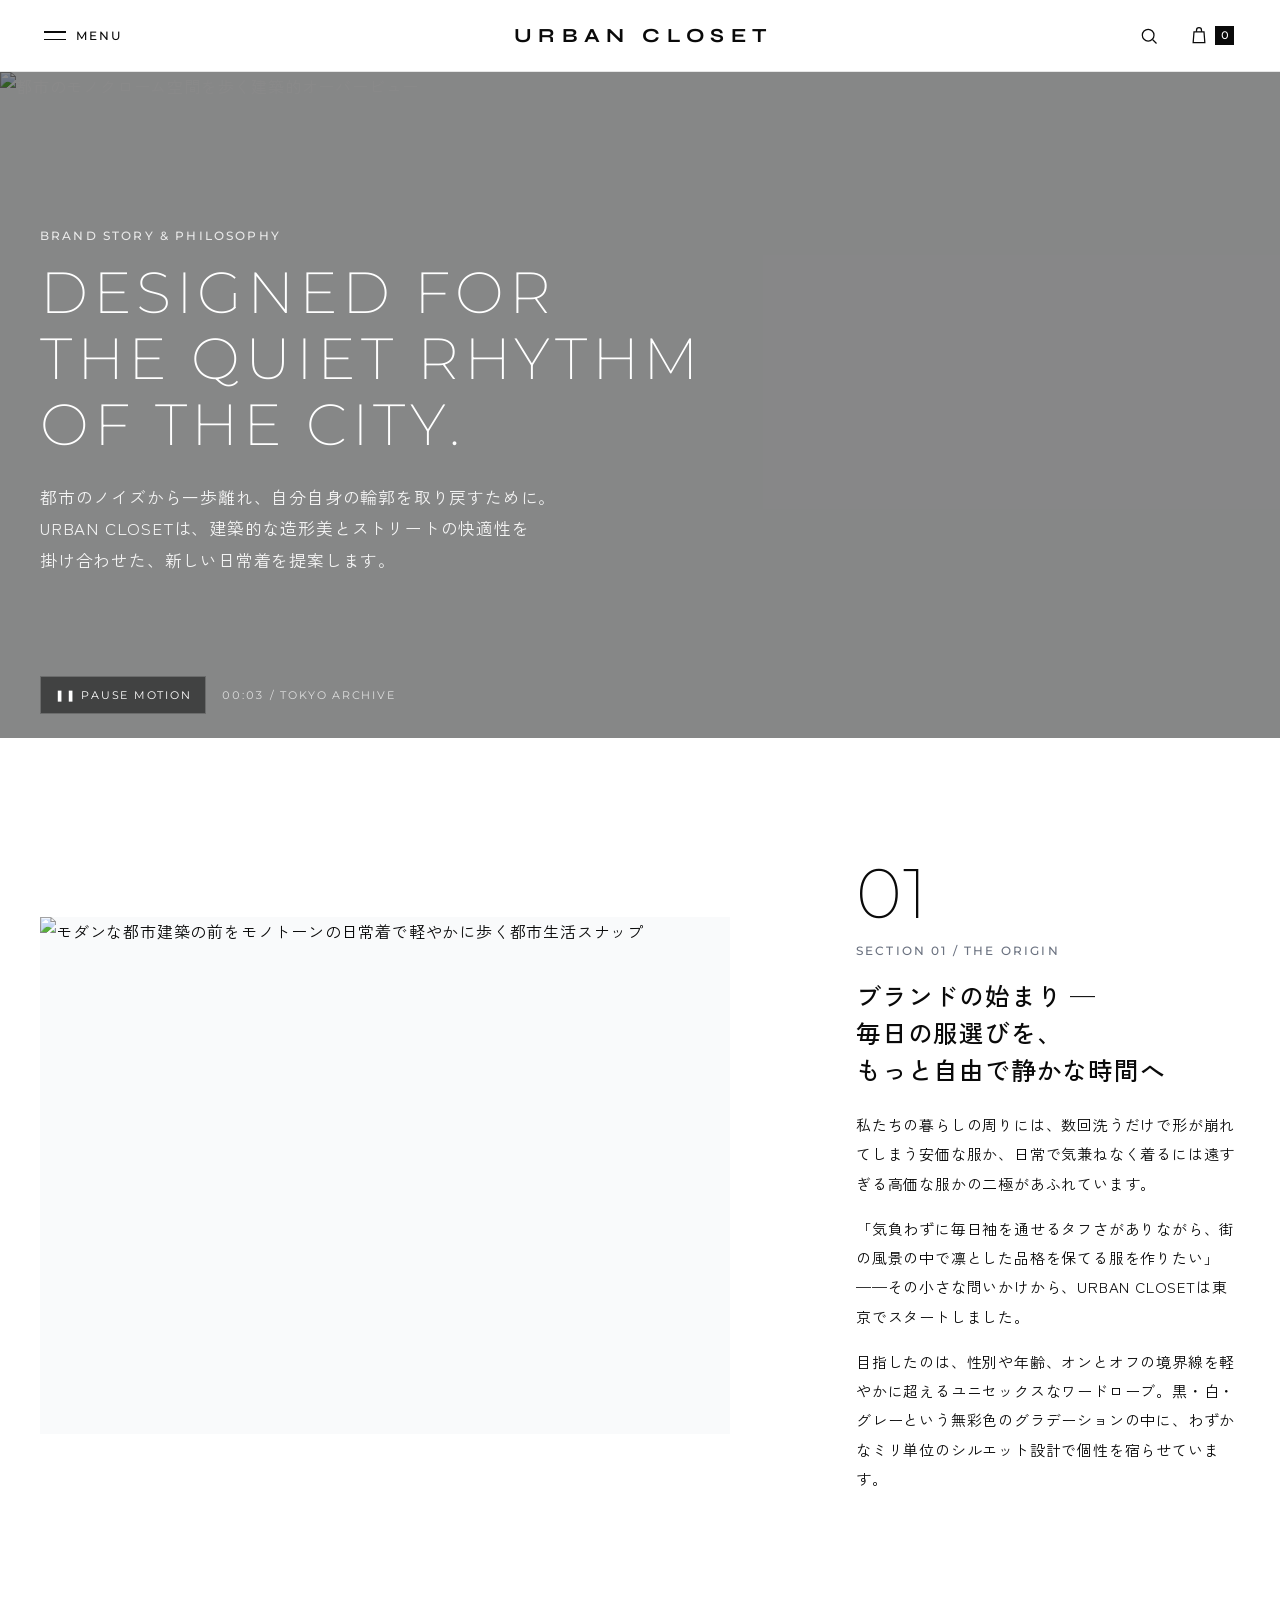
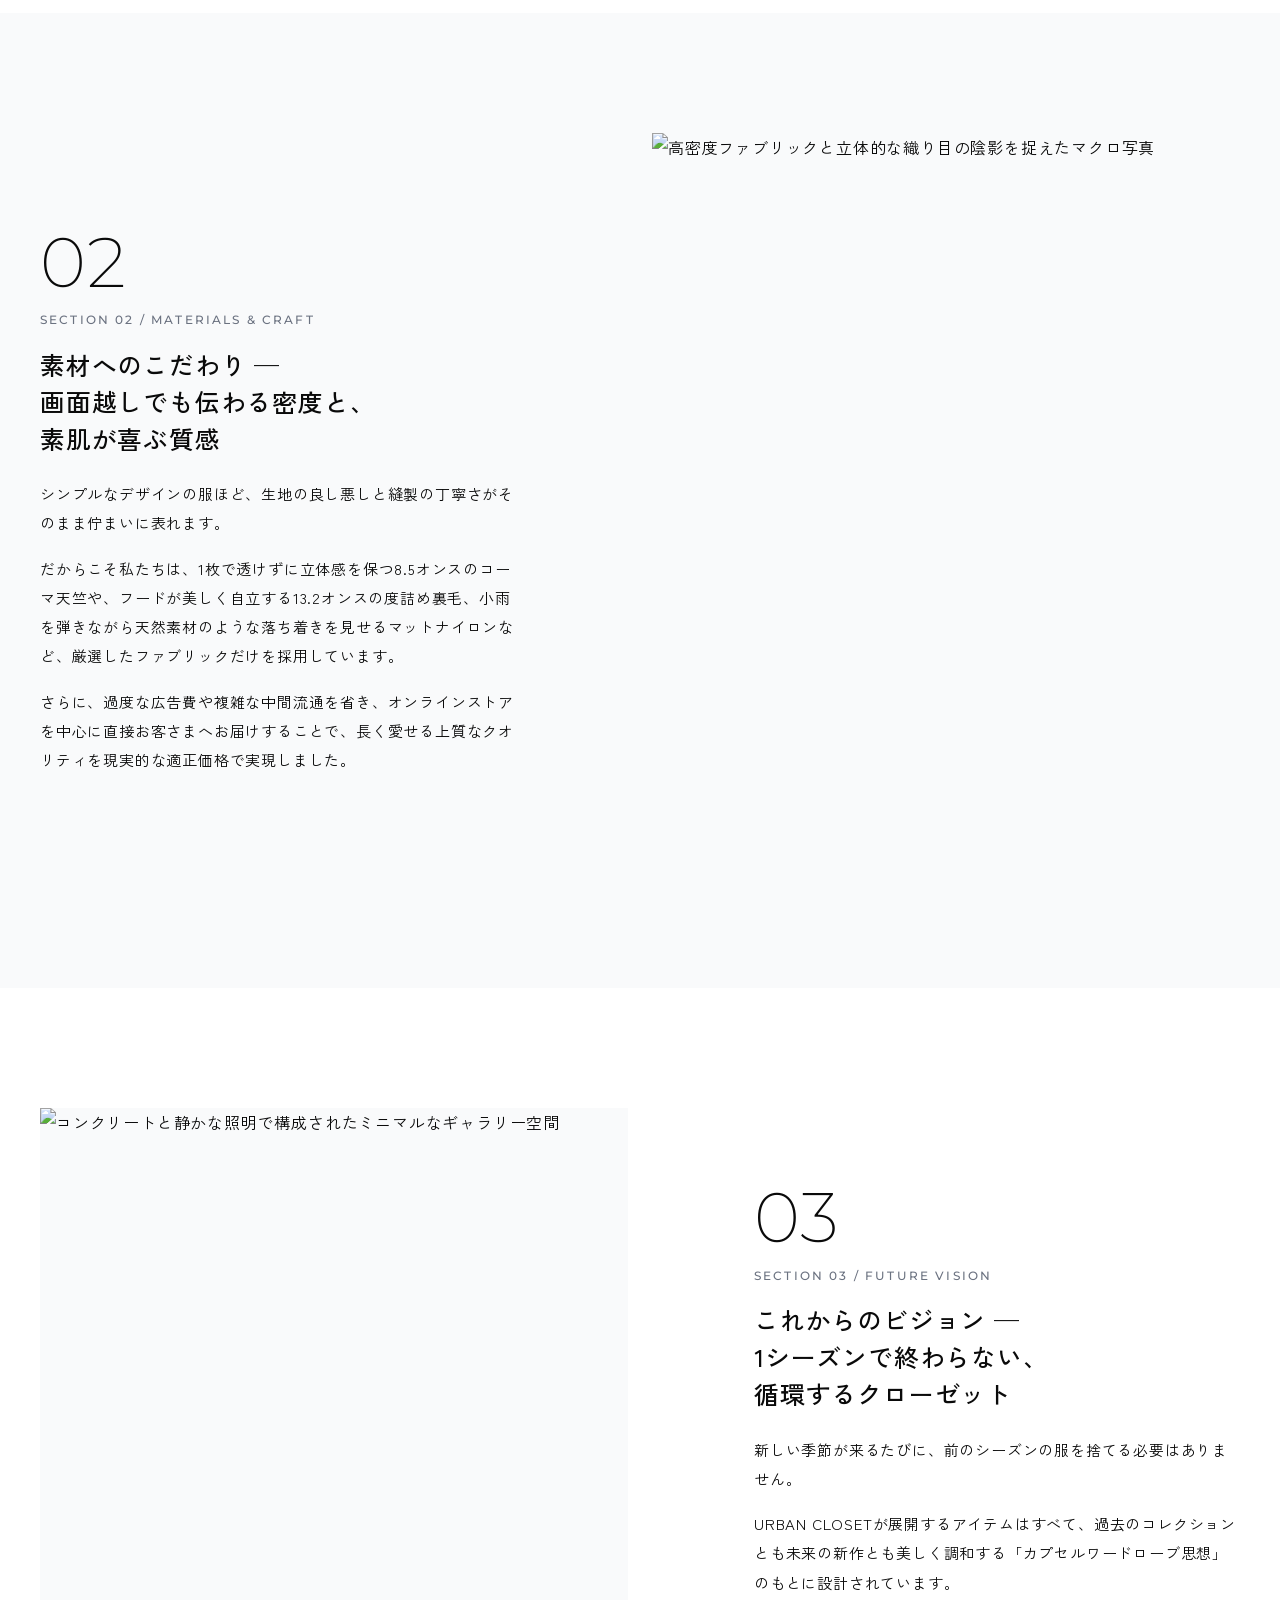
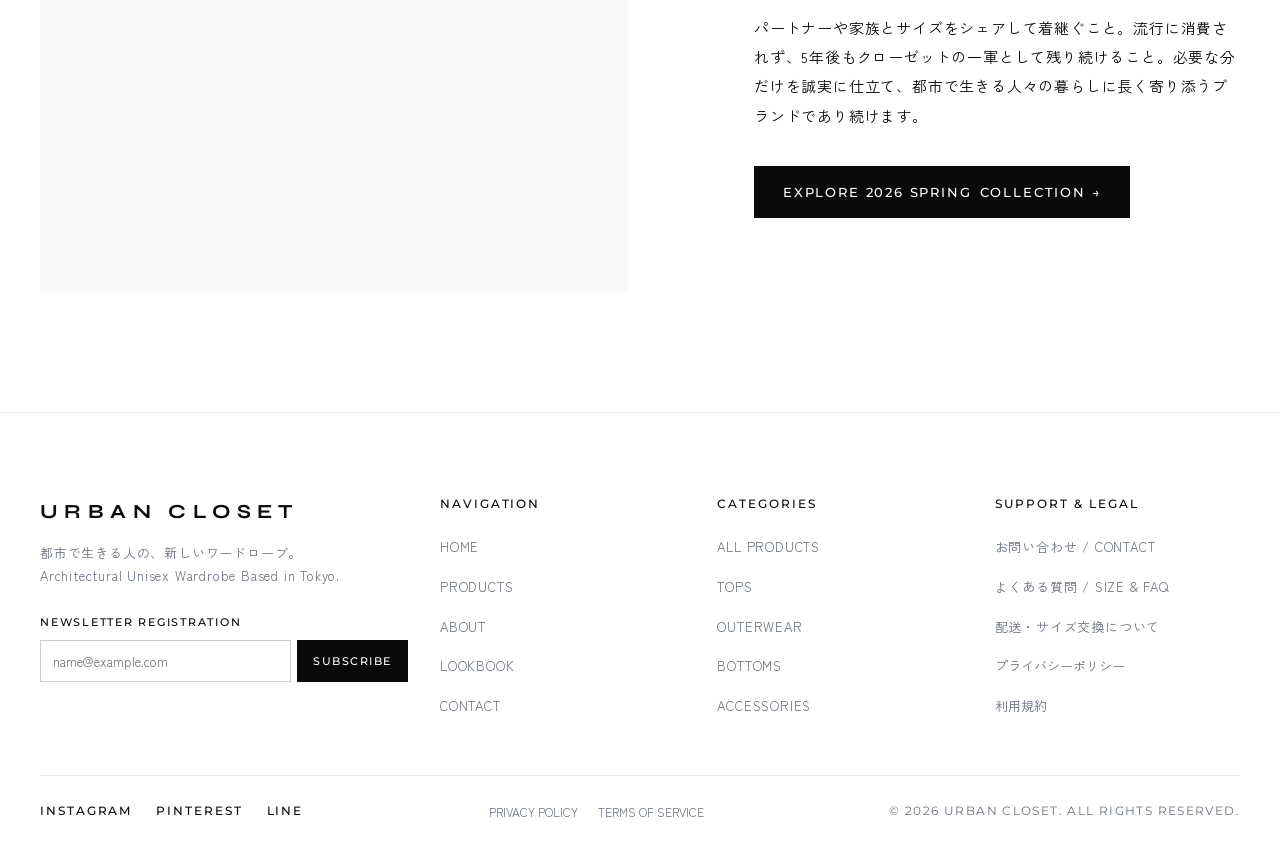
==== commit 298fd184: "fix: Update year from 2025 to 2026 across all pages and data" ====
--- a/about.html
+++ b/about.html
@@ -94,7 +94,7 @@
           <a href="lookbook.html" class="fullscreen-menu__link">
             <span class="fullscreen-menu__num">04</span>
             <span class="fullscreen-menu__en">LOOKBOOK</span>
-            <span class="fullscreen-menu__ja">2025 SPRING ルックブック</span>
+            <span class="fullscreen-menu__ja">2026 SPRING ルックブック</span>
           </a>
         </li>
         <li class="fullscreen-menu__item">
@@ -259,7 +259,7 @@
               <p>パートナーや家族とサイズをシェアして着継ぐこと。流行に消費されず、5年後もクローゼットの一軍として残り続けること。必要な分だけを誠実に仕立て、都市で生きる人々の暮らしに長く寄り添うブランドであり続けます。</p>
             </div>
             <div style="margin-top: 36px;">
-              <a href="products.html" class="btn-primary" style="text-align: center; padding: 12px 28px;"><span class="ib">EXPLORE 2025 SPRING</span> <span class="ib">COLLECTION →</span></a>
+              <a href="products.html" class="btn-primary" style="text-align: center; padding: 12px 28px;"><span class="ib">EXPLORE 2026 SPRING</span> <span class="ib">COLLECTION →</span></a>
             </div>
           </div>
         </div>
@@ -334,7 +334,7 @@
           <button type="button" data-legal-modal="privacy">PRIVACY POLICY</button>
           <button type="button" data-legal-modal="terms">TERMS OF SERVICE</button>
         </div>
-        <p class="footer-copyright">&copy; 2025 URBAN CLOSET. ALL RIGHTS RESERVED.</p>
+        <p class="footer-copyright">&copy; 2026 URBAN CLOSET. ALL RIGHTS RESERVED.</p>
       </div>
     </div>
   </footer>
